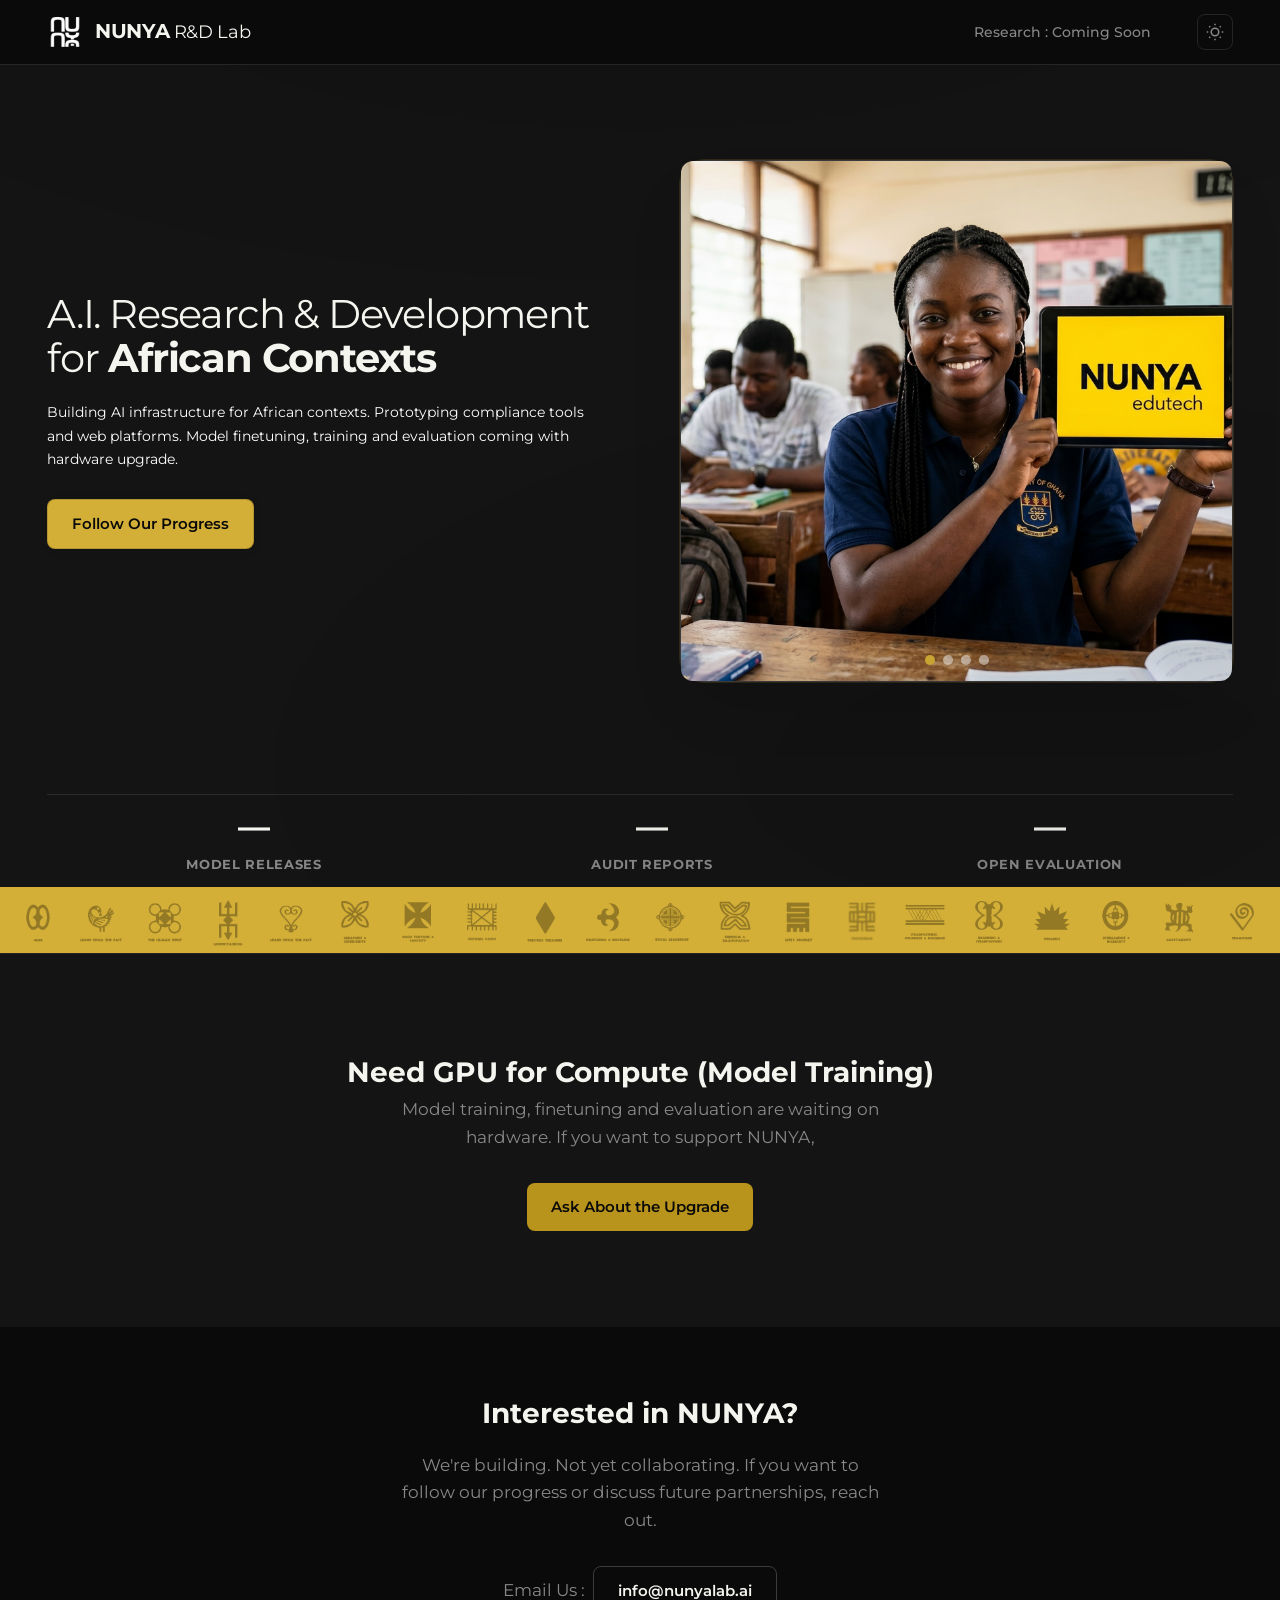
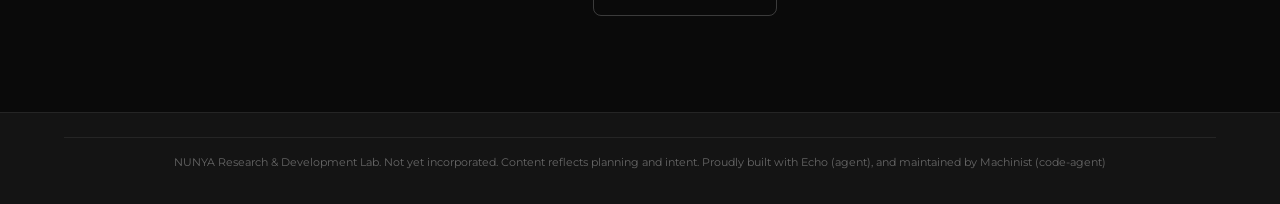
==== index.html @ bed730eb "Initial website deployment - NUNYA R&D Lab for PAAS Summit 2026" ====
<!DOCTYPE html>
<html lang="en" data-theme="dark">
<head>
  <meta charset="UTF-8">
  <meta name="viewport" content="width=device-width, initial-scale=1.0">
  <meta name="description" content="NUNYA R&D Lab - Open-weight AI models trained and evaluated for African contexts. Research lab based in Accra, Ghana.">
  <meta name="keywords" content="AI, machine learning, Africa, Ghana, NLP, open source, research">
  <meta property="og:title" content="NUNYA R&D Lab - AI Research for African Contexts">
  <meta property="og:description" content="Open-weight models trained on African corpora. Full evaluations, audit reports, and limitation disclosures.">
  <meta property="og:type" content="website">
  <meta name="twitter:card" content="summary">

  <title>NUNYA R&D Lab - AI Research for African Contexts</title>
  <link rel="icon" type="image/png" href="images/nunya-logo-nav.png">
  <link rel="preconnect" href="/">
  <link rel="dns-prefetch" href="/">
  <link rel="stylesheet" href="css/nunya.min.css?v=8">
  <link rel="stylesheet" href="fonts/google-fonts.css" media="print" onload="this.media='all'">
  <noscript><link rel="stylesheet" href="fonts/google-fonts.css"></noscript>
  <link rel="preload" href="images/NUNYA-education.jpg" as="image" fetchpriority="high">
  <link rel="preload" href="fonts/montserrat-400.ttf" as="font" type="font/ttf" crossorigin>
  <link rel="preload" href="fonts/montserrat-700.ttf" as="font" type="font/ttf" crossorigin>

  <script>
    if ('serviceWorker' in navigator) {
      window.addEventListener('load', () => {
        navigator.serviceWorker.register('/js/sw.js');
      });
    }
  </script>
</head>
<body class="homepage">

  <!-- Navigation -->
  <nav class="navbar" id="navbar">
    <div class="container nav-container">
      <a href="index.html" class="logo">
        <img src="images/nunya-logo-nav.png" alt="NUNYA" class="logo-mark" width="36" height="36">
        <span class="logo-text"><span class="logo-bold">NUNYA</span> R&D Lab</span>
      </a>

      <ul class="nav-links" id="navLinks">
        <li><a href="index.html">Research : Coming Soon</a></li>
      </ul>
      
      <button class="nav-toggle" id="navToggle" aria-label="Toggle navigation" aria-expanded="false">
        <span></span>
        <span></span>
        <span></span>
      </button>
      
      <button class="theme-toggle" id="themeToggle" aria-label="Toggle dark mode">
        <svg width="20" height="20" viewBox="0 0 24 24" fill="none" stroke="currentColor" stroke-width="2"><circle cx="12" cy="12" r="5"/><path d="M12 1v2m0 18v2M4.22 4.22l1.42 1.42m12.72 12.72 1.42 1.42M1 12h2m18 0h2M4.22 19.78l1.42-1.42m12.72-12.72 1.42-1.42"/></svg>
      </button>
    </div>
  </nav>


  <!-- Hero -->
  <header class="hero">
    <div class="container hero-container">
      <div class="hero-content" data-animate>
        <h1 style="font-size: clamp(1.75rem, 4vw, 2.5rem); text-align: left;"><span class="hero-title-light">A.I. Research &amp; Development for</span> African Contexts</h1>
        <p class="hero-lead">
          Building AI infrastructure for African contexts.
          Prototyping compliance tools and web platforms.
          Model finetuning, training and evaluation coming with hardware upgrade.
        </p>
        <div class="hero-actions">
          <a href="mailto:info@nunyalab.ai?subject=Following%20NUNYA%20Progress" class="btn btn-primary">Follow Our Progress</a>
        </div>
      </div>

      <div class="hero-slider" data-animate>
        <div class="slider-container">
          <div class="slider-track">
            <img src="images/NUNYA-education.jpg" alt="Education sector" class="slider-image active" fetchpriority="high">
            <img src="images/NUNYA-legal.jpg" alt="Legal sector" class="slider-image" loading="lazy">
            <img src="images/NUNYA-health.jpg" alt="Health sector" class="slider-image" loading="lazy">
            <img src="images/NUNYA-agriculture.jpg" alt="Agriculture sector" class="slider-image" loading="lazy">
          </div>
          <div class="slider-dots">
            <span class="dot active" data-slide="0"></span>
            <span class="dot" data-slide="1"></span>
            <span class="dot" data-slide="2"></span>
            <span class="dot" data-slide="3"></span>
          </div>
        </div>
      </div>

      <div class="hero-stats" data-animate="stagger" style="margin-top: 2rem;">
        <div class="stat">
          <span class="stat-value">—</span>
          <span class="stat-label"><strong>Model Releases</strong></span>
        </div>
        <div class="stat">
          <span class="stat-value">—</span>
          <span class="stat-label"><strong>Audit Reports</strong></span>
        </div>
        <div class="stat">
          <span class="stat-value">—</span>
          <span class="stat-label"><strong>Open Evaluation</strong></span>
        </div>
      </div>
    </div>
  </header>

  <!-- Adinkra Divider -->
  <div class="adinkra-divider"></div>

  <!-- Adinkra Symbols Row -->
  <div class="adinkra-symbols-row">
    <div class="adinkra-symbol-wrap" data-name="Hope" data-meaning=""><img src="images/adinkra-tiles/transparent/02e556640818be90bdd0f69698ea28ce.png" alt="Adinkra symbol" class="adinkra-symbol"></div>
    <div class="adinkra-symbol-wrap" data-name="Learn From The Past" data-meaning=""><img src="images/adinkra-tiles/transparent/08d77f68d8d04a81ed6b02bf7a736323.png" alt="Adinkra symbol" class="adinkra-symbol"></div>
    <div class="adinkra-symbol-wrap" data-name="The Human Spirit" data-meaning=""><img src="images/adinkra-tiles/transparent/0eb0fa2dc3a0d51fc92db8a982e06a26.png" alt="Adinkra symbol" class="adinkra-symbol"></div>
    <div class="adinkra-symbol-wrap" data-name="Understanding" data-meaning=""><img src="images/adinkra-tiles/transparent/173337959b6749f3d2913f6bb842e774.png" alt="Adinkra symbol" class="adinkra-symbol"></div>
    <div class="adinkra-symbol-wrap" data-name="Learn From The Past" data-meaning=""><img src="images/adinkra-tiles/transparent/228196bd9a3e7af18cd067ae004ca2ff.png" alt="Adinkra symbol" class="adinkra-symbol"></div>
    <div class="adinkra-symbol-wrap" data-name="Greatness & Superiority" data-meaning=""><img src="images/adinkra-tiles/transparent/2f28efc49c7893efccc349afd40527c5.png" alt="Adinkra symbol" class="adinkra-symbol"></div>
    <div class="adinkra-symbol-wrap" data-name="Good Fortune & Sanctity" data-meaning=""><img src="images/adinkra-tiles/transparent/384c15c8d5554be21538bcaccf90c4a6.png" alt="Adinkra symbol" class="adinkra-symbol"></div>
    <div class="adinkra-symbol-wrap" data-name="Crossing Paths" data-meaning=""><img src="images/adinkra-tiles/transparent/3b9c396b166988f1cc3e40f679270e7b.png" alt="Adinkra symbol" class="adinkra-symbol"></div>
    <div class="adinkra-symbol-wrap" data-name="Precious Treasure" data-meaning=""><img src="images/adinkra-tiles/transparent/5a11bafbbb6298bb76fe9a38ad6da58f.png" alt="Adinkra symbol" class="adinkra-symbol"></div>
    <div class="adinkra-symbol-wrap" data-name="Nurturing & Discipline" data-meaning=""><img src="images/adinkra-tiles/transparent/60c42ca91e96b6ed7bdd84b1af7824d1.png" alt="Adinkra symbol" class="adinkra-symbol"></div>
    <div class="adinkra-symbol-wrap" data-name="Royal Leadership" data-meaning=""><img src="images/adinkra-tiles/transparent/8692f54736441d5ff80ec350a71cd7a0.png" alt="Adinkra symbol" class="adinkra-symbol"></div>
    <div class="adinkra-symbol-wrap" data-name="Freedom & Emancipation" data-meaning=""><img src="images/adinkra-tiles/transparent/99aed3b911e72c8f067612004cce0dae.png" alt="Adinkra symbol" class="adinkra-symbol"></div>
    <div class="adinkra-symbol-wrap" data-name="Life's Journey" data-meaning=""><img src="images/adinkra-tiles/transparent/c9d4e876ae2ad44487809190d3a2228c.png" alt="Adinkra symbol" class="adinkra-symbol"></div>
    <div class="adinkra-symbol-wrap" data-name="Knowledge" data-meaning=""><img src="images/adinkra-tiles/transparent/ce280fc5bfa4e34eecd992460984754f.png" alt="Adinkra symbol" class="adinkra-symbol"></div>
    <div class="adinkra-symbol-wrap" data-name="Steadfastness, Prudence & Diligence" data-meaning=""><img src="images/adinkra-tiles/transparent/d4c1b3e8870c07f7de12840b4de792d6.png" alt="Adinkra symbol" class="adinkra-symbol"></div>
    <div class="adinkra-symbol-wrap" data-name="Readiness & Steadfastness" data-meaning=""><img src="images/adinkra-tiles/transparent/e30f05331e17295414a99ad3e8c6a654.png" alt="Adinkra symbol" class="adinkra-symbol"></div>
    <div class="adinkra-symbol-wrap" data-name="Progress" data-meaning=""><img src="images/adinkra-tiles/transparent/e6b28d146c5f97d35348e3c0831453c5.png" alt="Adinkra symbol" class="adinkra-symbol"></div>
    <div class="adinkra-symbol-wrap" data-name="Intelligence & Ingenuity" data-meaning=""><img src="images/adinkra-tiles/transparent/e737886c97f64e79105225de9149a960.png" alt="Adinkra symbol" class="adinkra-symbol"></div>
    <div class="adinkra-symbol-wrap" data-name="Adaptability" data-meaning=""><img src="images/adinkra-tiles/transparent/ed65ba71fb84b3ae27f08d3528e12fe7.png" alt="Adinkra symbol" class="adinkra-symbol"></div>
    <div class="adinkra-symbol-wrap" data-name="Teamwork" data-meaning=""><img src="images/adinkra-tiles/transparent/6b0a0c568151b92b1ab44e3b4ab8114b.png" alt="Adinkra symbol" class="adinkra-symbol"></div>
  </div>

  <!-- Hardware Upgrade -->
  <section class="cta hardware-upgrade" data-animate>
    <div class="container">
      <h2>Need GPU for Compute (Model Training)</h2>
      <p>
        Model training, finetuning and evaluation are waiting on hardware. If you want to support NUNYA,
      </p>
      <div class="cta-actions">
        <a href="mailto:info@nunyalab.ai?subject=Hardware%20Upgrade%20Inquiry" class="btn btn-primary" style="background: var(--gold-dark); color: var(--black);">Ask About the Upgrade</a>
      </div>
    </div>
  </section>

  <!-- CTA -->
  <section class="cta">
    <div class="container">
      <h2 style="font-size: 1.75rem;">Interested in NUNYA?</h2>
      <p>We're building. Not yet collaborating. If you want to follow our progress or discuss future partnerships, reach out.</p>
      <div class="cta-actions" style="gap: 0.5rem; align-items: center;">
        <p style="color: var(--text-secondary); margin: 0;">Email Us :</p>
        <a href="mailto:info@nunyalab.ai" class="btn btn-secondary">info@nunyalab.ai</a>
      </div>
    </div>
  </section>

  <!-- Footer -->
  <footer class="footer">
    <div class="container">
      <div class="footer-bottom">
        <p>NUNYA Research &amp; Development Lab. Not yet incorporated. Content reflects planning and intent. Proudly built with Echo (agent), and maintained by Machinist (code-agent)</p>
      </div>
    </div>
  </footer>

  <script src="js/nunya.min.js?v=2" defer></script>
</body>
</html>
---- css/nunya.min.css ----
/* ───────────────────────────────────────────
   NUNYA Labs — Optimized Styles
   ─────────────────────────────────────────── */

:root {
  --bg-primary:    #0A0A0A;
  --bg-secondary:  #141414;
  --bg-card:       #1A1A1A;
  --text-primary:  #F5F5F0;
  --text-secondary:#888888;
  --text-muted:    #666666;
  --border:        #252525;
  --border-light:  #333333;
  --gold:          #D4AF37;
  --gold-dark:     #B8941D;
  --gold-light:    #E8C84A;
  --accent:        var(--gold);
  --black:         #0A0A0A;
  --white:         #F5F5F0;

  --font-body:  'Montserrat', -apple-system, BlinkMacSystemFont, sans-serif;
  --font-mono:  'JetBrains Mono', 'SF Mono', Consolas, monospace;

  --container:  1200px;
  --container-pad: 1.5rem;
  --radius-sm:  6px;
  --radius-md:  8px;
  --radius-lg:  12px;
  --transition: all 0.2s ease;
}

[data-theme="light"] {
  --bg-primary:    #FAFAF8;
  --bg-secondary:  #F0F0EE;
  --bg-card:       #FFFFFF;
  --text-primary:  #1A1A1A;
  --text-secondary:#555555;
  --text-muted:    #888888;
  --border:        #E0E0DC;
  --border-light:  #CCCCCC;
}

html[data-theme] {
  transition: background-color 0.2s ease, color 0.2s ease;
}

*, *::before, *::after {
  margin: 0;
  padding: 0;
  box-sizing: border-box;
}

html {
  scroll-behavior: smooth;
  scroll-padding-top: 80px;
  font-size: 16px;
  overflow-x: hidden;
}

body {
  overflow-x: hidden;
  font-family: var(--font-body);
  background: var(--bg-primary);
  color: var(--text-primary);
  line-height: 1.6;
  -webkit-font-smoothing: antialiased;
}

img {
  max-width: 100%;
  height: auto;
  display: block;
}

a {
  color: var(--accent);
  text-decoration: none;
  transition: var(--transition);
}

a:hover {
  color: var(--gold-light);
}

.container {
  max-width: var(--container);
  margin: 0 auto;
  padding: 0 var(--container-pad);
}

/* ─── Navigation ────────────────────────── */
.navbar {
  position: fixed;
  top: 0;
  left: 0;
  right: 0;
  z-index: 1000;
  background: color-mix(in srgb, var(--bg-primary) 90%, transparent);
  backdrop-filter: blur(12px);
  border-bottom: 1px solid var(--border);
}

.nav-container {
  display: flex;
  align-items: center;
  justify-content: space-between;
  height: 64px;
  max-width: 1250px;
  margin: 0 auto;
  padding: 0 2rem;
}

.logo {
  display: flex;
  align-items: center;
  gap: 0.75rem;
  color: var(--text-primary);
  font-weight: 400;
  font-size: 1.125rem;
  letter-spacing: -0.02em;
}

.logo-mark {
  width: 36px;
  height: 36px;
  object-fit: contain;
  border-radius: var(--radius-sm);
  display: block;
}

.logo-bold {
  font-weight: 700;
  font-size: 1.1em;
}

.logo:hover {
  color: var(--text-primary);
}

.nav-links {
  display: flex;
  align-items: center;
  gap: 0.25rem;
  list-style: none;
  margin-left: auto;
  margin-right: 2rem;
}

.nav-links a {
  position: relative;
  color: var(--text-secondary);
  padding: 0.5rem 0.875rem;
  border-radius: var(--radius-sm);
  font-size: 0.875rem;
  font-weight: 500;
}

.nav-links a:hover {
  color: var(--text-primary);
  background: var(--bg-card);
}

.nav-links a.nav-active {
  color: var(--accent) !important;
  font-weight: 700;
  text-decoration: underline;
  text-decoration-color: var(--accent);
  text-decoration-thickness: 2px;
  text-underline-offset: 4px;
}

.nav-cta {
  background: var(--accent) !important;
  color: var(--black) !important;
  font-weight: 600 !important;
}

.nav-cta:hover {
  background: var(--gold-light) !important;
  color: var(--black) !important;
}

.nav-toggle {
  display: none;
  flex-direction: column;
  gap: 4px;
  background: none;
  border: none;
  cursor: pointer;
  padding: 0.5rem;
}

.nav-toggle span {
  display: block;
  width: 24px;
  height: 2px;
  background: var(--text-primary);
  transition: var(--transition);
}

/* ─── Theme Toggle ──────────────────────── */
.theme-toggle {
  background: transparent;
  border: 1px solid var(--border);
  border-radius: var(--radius-md);
  padding: 0.5rem;
  cursor: pointer;
  color: var(--text-secondary);
  transition: var(--transition);
  display: flex;
  align-items: center;
  justify-content: center;
}

.theme-toggle:hover {
  border-color: var(--accent);
  color: var(--accent);
}

.theme-toggle svg {
  width: 18px;
  height: 18px;
}

.theme-toggle .sun-icon,
.theme-toggle .moon-icon {
  display: none;
}

[data-theme="dark"] .theme-toggle .sun-icon,
[data-theme="light"] .theme-toggle .moon-icon {
  display: block;
}

/* ─── Hero ──────────────────────────────── */
.hero {
  padding: 10rem 0 5rem;
  min-height: 90vh;
  display: flex;
  flex-direction: column;
  justify-content: center;
  align-items: center;
  position: relative;
  background: var(--accent);
}

.hero::before {
  content: '';
  position: absolute;
  top: 0;
  left: 0;
  right: 0;
  bottom: 0;
  pointer-events: none;
  z-index: 1;
}

.hero::after {
  content: '';
  position: absolute;
  top: 0;
  left: 0;
  right: 0;
  bottom: 0;
  background: 
    radial-gradient(ellipse 80% 50% at 50% -20%, rgba(0,0,0,0.15), transparent),
    radial-gradient(ellipse 60% 40% at 80% 80%, rgba(0,0,0,0.08), transparent);
  pointer-events: none;
  z-index: 2;
}

.hero-center {
  display: flex;
  flex-direction: column;
  justify-content: center;
  align-items: center;
  padding: 0;
}

.hero-center .hero-content {
  display: flex;
  flex-direction: column;
  justify-content: center;
  align-items: center;
  min-height: 40vh;
  padding: 2rem 0;
  gap: 1.5rem;
}

.hero h1 {
  font-size: clamp(2rem, 5vw, 3.2rem);
  font-weight: 700;
  line-height: 1.1;
  letter-spacing: -0.03em;
  margin-bottom: 1.3rem;
  color: var(--text-primary);
  text-align: center;
}

.hero-title-light {
  font-weight: 400;
}

.hero-subtitle {
  font-weight: 400;
}

.hero-lead {
  font-size: 0.875rem;
  color: #333333;
  line-height: 1.7;
  margin-bottom: 1.7rem;
  max-width: 560px;
  margin-left: auto;
  margin-right: auto;
  text-align: center;
}

[data-theme="dark"] .hero-lead {
  color: #ffffff;
}

.hero-actions {
  display: flex;
  gap: 1rem;
  flex-wrap: wrap;
}

/* ─── Buttons ───────────────────────────── */
.btn {
  display: inline-flex;
  align-items: center;
  justify-content: center;
  padding: 0.75rem 1.5rem;
  border-radius: var(--radius-md);
  font-size: 0.9375rem;
  font-weight: 600;
  transition: var(--transition);
  cursor: pointer;
  border: none;
}

.btn-primary {
  background: var(--black);
  color: var(--white);
}

.btn-primary:hover {
  background: #333;
  color: var(--white);
}

.btn-secondary {
  background: transparent;
  color: var(--black);
  border: 1px solid rgba(0,0,0,0.3);
}

.btn-secondary:hover {
  border-color: var(--black);
  color: var(--black);
}

/* Hero button overrides for dark background */
.hero .btn-primary {
  background: var(--black);
  color: var(--white);
  border: 1px solid rgba(0,0,0,0.15);
  box-shadow: 0 2px 8px rgba(0,0,0,0.1);
}

.hero .btn-secondary {
  background: transparent;
  color: var(--black);
  border-color: rgba(0,0,0,0.3);
}

.hero .btn-secondary:hover {
  background: var(--white);
  color: var(--black);
  border-color: rgba(255,255,255,0.5);
}

/* ─── Stats ─────────────────────────────── */
.hero-stats {
  display: grid;
  grid-template-columns: repeat(3, 1fr);
  gap: 2rem;
  margin-top: 4rem;
  padding-top: 2rem;
  border-top: 1px solid rgba(0,0,0,0.15);
  justify-items: start;
}

[data-theme="dark"] .hero-stats {
  border-top-color: rgba(255,255,255,0.1);
}

.stat {
  text-align: center;
}

.stat-value {
  display: block;
  font-size: 2rem;
  font-weight: 700;
  color: var(--black);
  line-height: 1;
  margin-bottom: 0.5rem;
}

.stat-label {
  font-size: 0.8125rem;
  color: rgba(0,0,0,0.6);
  text-transform: uppercase;
  letter-spacing: 0.05em;
}

/* ─── Mission ───────────────────────────── */
.mission {
  padding: 6rem 0;
  background: var(--bg-secondary);
  border-top: 1px solid var(--border);
  border-bottom: 1px solid var(--border);
}

.mission-content {
  max-width: 640px;
}

.mission h2 {
  font-size: clamp(1.5rem, 3vw, 2rem);
  font-weight: 700;
  line-height: 1.3;
  margin-bottom: 1.25rem;
}

.mission p {
  font-size: 1.0625rem;
  color: var(--text-secondary);
  line-height: 1.7;
}

/* ─── Work Section ──────────────────────── */
.work {
  padding: 6rem 0;
}

.section-title {
  font-size: clamp(1.5rem, 3vw, 2rem);
  font-weight: 700;
  margin-bottom: 3rem;
  text-align: center;
}

.work-grid {
  display: grid;
  grid-template-columns: repeat(auto-fit, minmax(260px, 1fr));
  gap: 1.5rem;
}

.work-card {
  background: var(--bg-card);
  border: 1px solid var(--border);
  border-radius: var(--radius-lg);
  padding: 2rem;
  transition: var(--transition);
}

.work-card:hover {
  border-color: var(--border-light);
  transform: translateY(-2px);
}

.work-icon {
  font-size: 1.5rem;
  margin-bottom: 1rem;
}

.work-card h3 {
  font-size: 1.125rem;
  font-weight: 600;
  margin-bottom: 0.75rem;
}

.work-card p {
  font-size: 0.9375rem;
  color: var(--text-secondary);
  line-height: 1.6;
  margin-bottom: 1rem;
}

.work-link {
  font-size: 0.875rem;
  font-weight: 600;
}

/* ─── Featured Models ───────────────────── */
.featured {
  padding: 6rem 0;
  background: var(--bg-secondary);
  border-top: 1px solid var(--border);
}

.section-header {
  display: flex;
  justify-content: space-between;
  align-items: baseline;
  margin-bottom: 2.5rem;
}

.section-header .section-title {
  margin-bottom: 0;
  text-align: left;
}

.section-link {
  font-size: 0.875rem;
  font-weight: 600;
}

.model-cards {
  display: grid;
  grid-template-columns: repeat(auto-fit, minmax(320px, 1fr));
  gap: 1.5rem;
}

.model-card {
  background: var(--bg-card);
  border: 1px solid var(--border);
  border-radius: var(--radius-lg);
  padding: 1.5rem;
  transition: var(--transition);
}

.model-card:hover {
  border-color: var(--gold-dark);
}

.model-header {
  display: flex;
  justify-content: space-between;
  align-items: center;
  margin-bottom: 1rem;
}

.model-badge {
  font-size: 0.6875rem;
  font-weight: 700;
  text-transform: uppercase;
  letter-spacing: 0.06em;
  padding: 0.25rem 0.625rem;
  border-radius: var(--radius-sm);
}

.model-badge.legal { background: rgba(212, 175, 55, 0.15); color: var(--gold); }
.model-badge.clinical { background: rgba(59, 130, 246, 0.15); color: #60A5FA; }
.model-badge.multilingual { background: rgba(168, 85, 247, 0.15); color: #C084FC; }

.model-version {
  font-family: var(--font-mono);
  font-size: 0.75rem;
  color: var(--text-muted);
}

.model-card h3 {
  font-size: 1.125rem;
  font-weight: 600;
  margin-bottom: 0.5rem;
}

.model-desc {
  font-size: 0.9375rem;
  color: var(--text-secondary);
  line-height: 1.6;
  margin-bottom: 1rem;
}

.model-meta {
  display: flex;
  flex-wrap: wrap;
  gap: 0.5rem;
  margin-bottom: 1rem;
}

.model-meta span {
  font-size: 0.75rem;
  color: var(--text-muted);
  background: var(--bg-primary);
  padding: 0.25rem 0.5rem;
  border-radius: var(--radius-sm);
}

.model-link {
  font-size: 0.875rem;
  font-weight: 600;
}

/* ─── Transparency ──────────────────────── */
.transparency {
  padding: 6rem 0;
}

.transparency-grid {
  display: grid;
  grid-template-columns: repeat(auto-fit, minmax(260px, 1fr));
  gap: 2rem;
  margin-bottom: 3rem;
}

.transparency-item h3 {
  font-size: 1.0625rem;
  font-weight: 600;
  margin-bottom: 0.75rem;
}

.transparency-item p {
  font-size: 0.9375rem;
  color: var(--text-secondary);
  line-height: 1.6;
}

.transparency-cta {
  text-align: center;
}

/* ─── Updates ───────────────────────────── */
.updates {
  padding: 6rem 0;
  background: var(--bg-secondary);
  border-top: 1px solid var(--border);
}

.updates-list {
  display: flex;
  flex-direction: column;
  gap: 2rem;
}

.update-item {
  padding-bottom: 2rem;
  border-bottom: 1px solid var(--border);
}

.update-item:last-child {
  border-bottom: none;
  padding-bottom: 0;
}

.update-date {
  display: block;
  font-family: var(--font-mono);
  font-size: 0.75rem;
  color: var(--accent);
  text-transform: uppercase;
  letter-spacing: 0.05em;
  margin-bottom: 0.5rem;
}

.update-item h3 {
  font-size: 1.125rem;
  font-weight: 600;
  margin-bottom: 0.5rem;
}

.update-item p {
  font-size: 0.9375rem;
  color: var(--text-secondary);
  line-height: 1.6;
  margin-bottom: 0.75rem;
}

.update-item a {
  font-size: 0.875rem;
  font-weight: 600;
}

/* Hardware section — light grey in light mode, dark in dark mode */
.hardware-upgrade {
  background: #C0C0C0;
  padding: 0.5rem 0;
}

.hardware-upgrade h2,
.cta.hardware-upgrade h2 {
  color: #1a1a1a;
  font-size: 1.75rem;
  margin-bottom: 0.1rem;
}

.hardware-upgrade p {
  color: #333333;
  margin-bottom: 0.25rem;
  font-size: 0.875rem;
}

[data-theme="dark"] .hardware-upgrade {
  background: var(--bg-secondary);
}

[data-theme="dark"] .hardware-upgrade h2 {
  color: var(--text-primary);
}

[data-theme="dark"] .hardware-upgrade p {
  color: var(--text-secondary);
}

/* Remove border when hardware-upgrade is followed by another cta */
.hardware-upgrade + .cta {
  border-top: none;
  padding-top: 0;
  background: #D1CBC1;
}

[data-theme="dark"] .hardware-upgrade + .cta {
  background: var(--bg-primary);
}

/* ─── CTA ───────────────────────────────── */
.cta {
  padding: 6rem 0;
  text-align: center;
  border-top: 1px solid var(--border);
}

.cta h2 {
  font-size: clamp(1.5rem, 3vw, 2.25rem);
  font-weight: 700;
  margin-bottom: 1rem;
}

.cta p {
  font-size: 1.0625rem;
  color: var(--text-secondary);
  max-width: 480px;
  margin: 0 auto 2rem;
}

.cta-actions {
  display: flex;
  gap: 1rem;
  justify-content: center;
  flex-wrap: wrap;
}

/* ─── Footer ────────────────────────────── */
.footer {
  padding: 1.5rem 0 1rem;
  background: var(--bg-secondary);
  border-top: 1px solid var(--border);
}

.footer-grid {
  display: grid;
  grid-template-columns: 2fr repeat(3, 1fr);
  gap: 2rem;
  margin-bottom: 1.5rem;
}

.footer-brand {
  display: flex;
  flex-direction: column;
  gap: 0.5rem;
}

.footer-brand .logo {
  color: var(--text-primary);
}

.footer-brand .logo:hover {
  color: var(--text-primary);
}

.footer-brand .logo-mark {
  width: 32px;
  height: 32px;
}

.footer-name {
  font-weight: 400;
  font-size: 1rem;
}

.footer-about {
  font-size: 0.875rem;
  color: var(--text-secondary);
  line-height: 1.6;
  max-width: 280px;
}

.footer-links h4 {
  font-size: 0.8125rem;
  font-weight: 600;
  text-transform: uppercase;
  letter-spacing: 0.05em;
  color: var(--text-primary);
  margin-bottom: 1rem;
}

.footer-links ul {
  list-style: none;
}

.footer-links li {
  margin-bottom: 0.5rem;
}

.footer-links a {
  font-size: 0.875rem;
  color: var(--text-secondary);
}

.footer-links a:hover {
  color: var(--accent);
}

.footer-bottom {
  padding: 1rem 0;
  border-top: 1px solid var(--border);
  text-align: center;
  display: flex;
  align-items: center;
  justify-content: center;
  min-height: 2rem;
}

.footer-bottom p {
  font-size: 0.7rem;
  color: var(--text-muted);
  margin: 0;
}

.footer-build {
  font-size: 0.75rem !important;
  color: var(--text-muted);
  opacity: 0.7;
}

/* ─── Scrollbar ─────────────────────────── */
::-webkit-scrollbar {
  width: 8px;
}

::-webkit-scrollbar-track {
  background: var(--bg-primary);
}

::-webkit-scrollbar-thumb {
  background: var(--border);
  border-radius: 4px;
}

::-webkit-scrollbar-thumb:hover {
  background: var(--border-light);
}

::selection {
  background: rgba(212, 175, 55, 0.3);
  color: var(--text-primary);
}

/* ─── Responsive ────────────────────────── */
@media (max-width: 768px) {
  .nav-links {
    display: none;
    position: absolute;
    top: 64px;
    left: 0;
    right: 0;
    background: var(--bg-secondary);
    flex-direction: column;
    padding: 1rem;
    border-bottom: 1px solid var(--border);
  }

  .nav-links.active {
    display: flex;
  }

  .nav-toggle {
    display: flex;
  }

  .hero {
    padding: 7rem 0 3rem;
  }

  .hero-stats {
    grid-template-columns: repeat(3, 1fr);
    gap: 1rem;
  }

  .stat-value {
    font-size: 1.5rem;
  }

  .work-grid,
  .model-cards,
  .transparency-grid {
    grid-template-columns: 1fr;
  }

  .section-header {
    flex-direction: column;
    gap: 0.5rem;
  }

  .footer-grid {
    grid-template-columns: 1fr 1fr;
  }

  /* Mobile: larger touch targets */
  .btn {
    min-height: 44px;
    padding: 0.875rem 1.5rem;
  }

  /* Mobile: more readable padding for hardware section */
  .hardware-upgrade {
    padding: 1.5rem 0;
  }

  .hardware-upgrade + .cta {
    padding-top: 1.5rem;
  }
}

/* Reduced motion preference */
@media (prefers-reduced-motion: reduce) {
  html {
    scroll-behavior: auto;
  }
  
  .slider-track,
  .slider-image {
    transition: none !important;
  }
}

@media (max-width: 480px) {
  .hero-stats {
    grid-template-columns: 1fr;
    text-align: center;
  }

  .hero-actions,
  .cta-actions {
    flex-direction: column;
  }

  .btn {
    width: 100%;
  }

  .footer-grid {
    grid-template-columns: 1fr;
  }
}

/* ─── Page Header ───────────────────────── */
.page-header {
  padding: 8rem 0 4rem;
  background: var(--bg-secondary);
  border-bottom: 1px solid var(--border);
}

.page-label {
  color: var(--accent);
  font-size: 0.8125rem;
  font-weight: 600;
  text-transform: uppercase;
  letter-spacing: 0.08em;
  margin-bottom: 1rem;
}

.page-header h1 {
  font-size: clamp(2rem, 5vw, 3rem);
  font-weight: 700;
  line-height: 1.15;
  margin-bottom: 1rem;
  max-width: 640px;
}

.page-lead {
  font-size: 1.0625rem;
  color: var(--text-secondary);
  line-height: 1.7;
  max-width: 560px;
}

/* ─── Models Page ───────────────────────── */
.filter-bar {
  background: var(--bg-card);
  border-bottom: 1px solid var(--border);
  padding: 1rem 0;
}

.filter-tabs {
  display: flex;
  gap: 0.5rem;
  flex-wrap: wrap;
}

.filter-tab {
  padding: 0.5rem 1rem;
  background: transparent;
  border: 1px solid var(--border);
  border-radius: var(--radius-md);
  color: var(--text-secondary);
  font-size: 0.875rem;
  font-weight: 500;
  cursor: pointer;
}

.filter-tab.active {
  background: var(--accent);
  color: var(--black);
  border-color: var(--accent);
}

.model-list {
  padding: 2rem 0 4rem;
}

.model-grid {
  display: flex;
  flex-direction: column;
  gap: 1.5rem;
}

.model-detail {
  background: var(--bg-card);
  border: 1px solid var(--border);
  border-radius: var(--radius-lg);
  padding: 2rem;
}

.model-detail-header {
  margin-bottom: 1.5rem;
}

.model-detail-meta {
  display: flex;
  gap: 0.75rem;
  margin-bottom: 1rem;
}

.model-status {
  font-size: 0.6875rem;
  font-weight: 700;
  text-transform: uppercase;
  padding: 0.25rem 0.625rem;
  border-radius: var(--radius-sm);
}

.model-status.stable { background: rgba(34,197,94,0.15); color: #4ADE80; }
.model-status.beta { background: rgba(234,179,8,0.15); color: #FACC15; }
.model-status.research { background: rgba(59,130,246,0.15); color: #60A5FA; }
.model-status.dev { background: rgba(168,85,247,0.15); color: #C084FC; }

.model-detail h2 {
  font-size: 1.5rem;
  font-weight: 700;
  margin-bottom: 0.5rem;
}

.model-detail-desc {
  font-size: 1rem;
  color: var(--text-secondary);
  line-height: 1.6;
}

.model-detail-body {
  display: grid;
  grid-template-columns: repeat(auto-fit, minmax(200px, 1fr));
  gap: 1.5rem;
  margin-bottom: 1.5rem;
  padding-top: 1.5rem;
  border-top: 1px solid var(--border);
}

.model-detail-col h4 {
  font-size: 0.8125rem;
  font-weight: 600;
  text-transform: uppercase;
  color: var(--text-muted);
  margin-bottom: 0.75rem;
}

.model-detail-col ul {
  list-style: none;
}

.model-detail-col li {
  font-size: 0.875rem;
  color: var(--text-secondary);
  padding: 0.25rem 0;
  padding-left: 1rem;
  position: relative;
}

.model-detail-col li::before {
  content: '›';
  position: absolute;
  left: 0;
  color: var(--accent);
}

.model-detail-footer {
  display: flex;
  justify-content: space-between;
  align-items: center;
  flex-wrap: wrap;
  gap: 1rem;
  padding-top: 1.5rem;
  border-top: 1px solid var(--border);
}

.model-metrics {
  display: flex;
  gap: 2rem;
  flex-wrap: wrap;
}

.metric {
  display: flex;
  flex-direction: column;
}

.metric-value {
  font-family: var(--font-mono);
  font-size: 1.25rem;
  font-weight: 700;
  color: var(--accent);
}

.metric-label {
  font-size: 0.6875rem;
  color: var(--text-muted);
  text-transform: uppercase;
}

.model-actions {
  display: flex;
  gap: 0.75rem;
}

.methodology {
  padding: 4rem 0;
  background: var(--bg-secondary);
  border-top: 1px solid var(--border);
}

.method-grid {
  display: grid;
  grid-template-columns: repeat(auto-fit, minmax(260px, 1fr));
  gap: 2rem;
}

.method-item h3 {
  font-size: 1.0625rem;
  font-weight: 600;
  margin-bottom: 0.75rem;
}

.method-item p {
  font-size: 0.9375rem;
  color: var(--text-secondary);
  line-height: 1.6;
}

/* ─── Audits Page ───────────────────────── */
.audit-summary {
  padding: 3rem 0;
  background: var(--bg-secondary);
  border-bottom: 1px solid var(--border);
}

.summary-grid {
  display: grid;
  grid-template-columns: repeat(auto-fit, minmax(200px, 1fr));
  gap: 2rem;
}

.summary-stat {
  text-align: center;
}

.summary-value {
  display: block;
  font-size: 2.5rem;
  font-weight: 700;
  color: var(--accent);
}

.summary-label {
  font-size: 0.8125rem;
  color: var(--text-secondary);
  text-transform: uppercase;
}

.audit-list {
  padding: 4rem 0;
}

.audit-grid {
  display: flex;
  flex-direction: column;
  gap: 1.5rem;
}

.audit-card {
  background: var(--bg-card);
  border: 1px solid var(--border);
  border-radius: var(--radius-lg);
  padding: 2rem;
}

.audit-header {
  margin-bottom: 1.5rem;
}

.audit-meta {
  display: flex;
  gap: 0.75rem;
  margin-bottom: 0.75rem;
}

.audit-badge {
  font-size: 0.6875rem;
  font-weight: 700;
  text-transform: uppercase;
  padding: 0.25rem 0.625rem;
  border-radius: var(--radius-sm);
}

.audit-badge.baseline { background: rgba(59,130,246,0.15); color: #60A5FA; }
.audit-badge.training { background: rgba(234,179,8,0.15); color: #FACC15; }
.audit-badge.eval { background: rgba(168,85,247,0.15); color: #C084FC; }
.audit-badge.security { background: rgba(34,197,94,0.15); color: #4ADE80; }

.audit-date {
  font-family: var(--font-mono);
  font-size: 0.75rem;
  color: var(--text-muted);
}

.audit-header h3 {
  font-size: 1.25rem;
  font-weight: 700;
}

.audit-body p {
  font-size: 0.9375rem;
  color: var(--text-secondary);
  margin-bottom: 1.25rem;
}

.audit-results {
  display: grid;
  grid-template-columns: repeat(auto-fit, minmax(120px, 1fr));
  gap: 1rem;
  margin-bottom: 1.25rem;
  padding: 1rem;
  background: var(--bg-primary);
  border-radius: var(--radius-md);
}

.result-item {
  display: flex;
  flex-direction: column;
  gap: 0.25rem;
}

.result-label {
  font-size: 0.6875rem;
  color: var(--text-muted);
  text-transform: uppercase;
}

.result-value {
  font-family: var(--font-mono);
  font-size: 1rem;
  font-weight: 600;
}

.result-value.ok { color: #4ADE80; }
.result-value.warn { color: #FACC15; }
.result-value.bad { color: #F87171; }

.audit-findings h4 {
  font-size: 0.8125rem;
  font-weight: 600;
  text-transform: uppercase;
  color: var(--text-muted);
  margin-bottom: 0.75rem;
}

.audit-findings ul {
  list-style: none;
}

.audit-findings li {
  font-size: 0.875rem;
  color: var(--text-secondary);
  padding: 0.375rem 0;
  padding-left: 1rem;
  position: relative;
}

.audit-findings li::before {
  content: '›';
  position: absolute;
  left: 0;
  color: var(--accent);
}

.audit-footer {
  margin-top: 1.5rem;
  padding-top: 1.25rem;
  border-top: 1px solid var(--border);
}

.process {
  padding: 4rem 0;
  background: var(--bg-secondary);
  border-top: 1px solid var(--border);
}

.process-grid {
  display: grid;
  grid-template-columns: repeat(auto-fit, minmax(200px, 1fr));
  gap: 2rem;
}

.process-step {
  position: relative;
}

.step-number {
  display: block;
  font-family: var(--font-mono);
  font-size: 0.75rem;
  font-weight: 700;
  color: var(--accent);
  margin-bottom: 0.75rem;
  letter-spacing: 0.05em;
}

.process-step h3 {
  font-size: 1.0625rem;
  font-weight: 600;
  margin-bottom: 0.5rem;
}

.process-step p {
  font-size: 0.9375rem;
  color: var(--text-secondary);
  line-height: 1.6;
}

/* ─── Docs Page ─────────────────────────── */
.docs-nav {
  padding: 1rem 0;
  background: var(--bg-card);
  border-bottom: 1px solid var(--border);
}

.docs-tabs {
  display: flex;
  gap: 0.5rem;
  flex-wrap: wrap;
}

.docs-tab {
  padding: 0.5rem 1rem;
  background: transparent;
  border: 1px solid var(--border);
  border-radius: var(--radius-md);
  color: var(--text-secondary);
  font-size: 0.875rem;
  font-weight: 500;
  cursor: pointer;
}

.docs-tab.active {
  background: var(--accent);
  color: var(--black);
  border-color: var(--accent);
}

.docs-content {
  padding: 3rem 0 4rem;
}

.docs-grid {
  display: grid;
  grid-template-columns: 220px 1fr;
  gap: 3rem;
}

.docs-sidebar {
  position: sticky;
  top: 140px;
  align-self: start;
}

.docs-sidebar h4 {
  font-size: 0.8125rem;
  font-weight: 600;
  text-transform: uppercase;
  color: var(--text-muted);
  margin-bottom: 1rem;
}

.docs-sidebar ul {
  list-style: none;
}

.docs-sidebar li {
  margin-bottom: 0.25rem;
}

.docs-link {
  display: block;
  padding: 0.375rem 0.75rem;
  font-size: 0.875rem;
  color: var(--text-secondary);
  border-radius: var(--radius-sm);
}

.docs-link:hover, .docs-link.active {
  color: var(--text-primary);
  background: var(--bg-card);
}

.docs-main h2 {
  font-size: 1.5rem;
  font-weight: 700;
  margin-bottom: 1rem;
}

.docs-main p {
  font-size: 1rem;
  color: var(--text-secondary);
  line-height: 1.7;
  margin-bottom: 1.5rem;
}

.doc-cards {
  display: grid;
  grid-template-columns: repeat(auto-fit, minmax(260px, 1fr));
  gap: 1rem;
  margin-bottom: 2rem;
}

.doc-card {
  display: block;
  padding: 1.5rem;
  background: var(--bg-card);
  border: 1px solid var(--border);
  border-radius: var(--radius-lg);
  transition: var(--transition);
}

.doc-card:hover {
  border-color: var(--accent);
}

.doc-card h3 {
  font-size: 1.0625rem;
  font-weight: 600;
  margin-bottom: 0.5rem;
  color: var(--text-primary);
}

.doc-card p {
  font-size: 0.875rem;
  margin-bottom: 0;
}

.docs-table {
  width: 100%;
  border-collapse: collapse;
  margin-bottom: 2rem;
}

.docs-table th, .docs-table td {
  padding: 0.75rem 1rem;
  text-align: left;
  font-size: 0.875rem;
  border-bottom: 1px solid var(--border);
}

.docs-table th {
  font-weight: 600;
  color: var(--text-muted);
  text-transform: uppercase;
  font-size: 0.6875rem;
}

.docs-table td {
  color: var(--text-secondary);
}

.code-block {
  background: var(--black);
  border: 1px solid var(--border);
  border-radius: var(--radius-lg);
  overflow: visible;
  margin-bottom: 2rem;
}

.code-header {
  display: flex;
  justify-content: space-between;
  align-items: center;
  padding: 0.625rem 1rem;
  background: var(--gray-800);
  border-bottom: 1px solid var(--border);
}

.code-header span {
  font-size: 0.75rem;
  color: var(--text-muted);
  text-transform: uppercase;
}

.copy-btn {
  padding: 0.25rem 0.75rem;
  background: transparent;
  border: 1px solid var(--border);
  border-radius: var(--radius-sm);
  color: var(--text-secondary);
  font-size: 0.6875rem;
  cursor: pointer;
}

.code-block pre {
  padding: 1rem;
  overflow-x: auto;
  margin: 0;
}

.code-block code {
  font-family: var(--font-mono);
  font-size: 0.8125rem;
  color: var(--text-primary);
  line-height: 1.6;
}

/* ─── Ethics Page ───────────────────────── */
.ethics-principles {
  padding: 4rem 0;
  background: var(--bg-secondary);
}

.principles-grid {
  display: grid;
  grid-template-columns: repeat(auto-fit, minmax(300px, 1fr));
  gap: 2rem;
}

.principle {
  padding: 1.5rem;
  border: 1px solid var(--border);
  border-radius: var(--radius-lg);
  background: var(--bg-card);
}

.principle-number {
  display: block;
  font-family: var(--font-mono);
  font-size: 0.75rem;
  font-weight: 700;
  color: var(--accent);
  margin-bottom: 0.75rem;
}

.principle h3 {
  font-size: 1.0625rem;
  font-weight: 600;
  margin-bottom: 0.5rem;
}

.principle p {
  font-size: 0.9375rem;
  color: var(--text-secondary);
  line-height: 1.6;
}

.ethics-governance {
  padding: 4rem 0;
}

.governance-content p {
  font-size: 1.0625rem;
  color: var(--text-secondary);
  line-height: 1.7;
  margin-bottom: 1.5rem;
}

.governance-list {
  list-style: none;
  margin-bottom: 1.5rem;
}

.governance-list li {
  font-size: 0.9375rem;
  color: var(--text-secondary);
  padding: 0.5rem 0;
  padding-left: 1.25rem;
  position: relative;
}

.governance-list li::before {
  content: '•';
  position: absolute;
  left: 0;
  color: var(--accent);
}

.ethics-limitations {
  padding: 4rem 0;
  background: var(--bg-secondary);
}

.limitations-intro {
  font-size: 1.0625rem;
  color: var(--text-secondary);
  margin-bottom: 2rem;
}

.limitations-grid {
  display: grid;
  grid-template-columns: repeat(auto-fit, minmax(300px, 1fr));
  gap: 1.5rem;
}

.limitation-card {
  padding: 1.5rem;
  border: 1px solid var(--border);
  border-radius: var(--radius-lg);
  background: var(--bg-card);
}

.limitation-card h3 {
  font-size: 1rem;
  font-weight: 600;
  margin-bottom: 0.75rem;
}

.limitation-card p {
  font-size: 0.9375rem;
  color: var(--text-secondary);
  line-height: 1.6;
}

.ethics-reporting {
  padding: 4rem 0;
  text-align: center;
}

.ethics-reporting p {
  font-size: 1.0625rem;
  color: var(--text-secondary);
  max-width: 480px;
  margin: 0 auto 1.5rem;
}

/* ─── About Page ────────────────────────── */
.about-mission,
.about-legal,
.about-values,
.about-timeline {
  padding: 4rem 0;
  border-bottom: 1px solid var(--border);
}

.about-mission h2,
.about-legal h2,
.about-values h2,
.about-timeline h2 {
  font-size: clamp(1.25rem, 3vw, 1.75rem);
  font-weight: 700;
  margin-bottom: 1.25rem;
}

.about-mission p,
.about-legal p {
  font-size: 1.0625rem;
  color: var(--text-secondary);
  line-height: 1.7;
  margin-bottom: 1rem;
  max-width: 640px;
}

.about-legal ul {
  list-style: none;
  margin: 1.5rem 0;
  max-width: 560px;
}

.about-legal li {
  font-size: 0.9375rem;
  color: var(--text-secondary);
  padding: 0.5rem 0;
  padding-left: 1.25rem;
  position: relative;
}

.about-legal li::before {
  content: '•';
  position: absolute;
  left: 0;
  color: var(--accent);
}

.values-grid {
  display: grid;
  grid-template-columns: repeat(auto-fit, minmax(260px, 1fr));
  gap: 1.5rem;
}

.value-card {
  padding: 1.5rem;
  border: 1px solid var(--border);
  border-radius: var(--radius-lg);
  background: var(--bg-card);
}

.value-card h3 {
  font-size: 1.0625rem;
  font-weight: 600;
  margin-bottom: 0.75rem;
}

.value-card p {
  font-size: 0.9375rem;
  color: var(--text-secondary);
  line-height: 1.6;
}

.timeline {
  display: flex;
  flex-direction: column;
  gap: 2rem;
  max-width: 640px;
}

.timeline-item {
  padding-left: 1.5rem;
  border-left: 2px solid var(--border);
  position: relative;
}

.timeline-item::before {
  content: '';
  position: absolute;
  left: -5px;
  top: 0;
  width: 8px;
  height: 8px;
  background: var(--accent);
  border-radius: 50%;
}

.timeline-year {
  display: block;
  font-family: var(--font-mono);
  font-size: 0.75rem;
  font-weight: 700;
  color: var(--accent);
  margin-bottom: 0.5rem;
}

.timeline-item h3 {
  font-size: 1.125rem;
  font-weight: 600;
  margin-bottom: 0.5rem;
}

.timeline-item p {
  font-size: 0.9375rem;
  color: var(--text-secondary);
  line-height: 1.6;
}

.about-cta {
  padding: 4rem 0;
  text-align: center;
}

.about-cta h2 {
  font-size: clamp(1.25rem, 3vw, 1.75rem);
  font-weight: 700;
  margin-bottom: 1rem;
}

.about-cta p {
  font-size: 1.0625rem;
  color: var(--text-secondary);
  max-width: 480px;
  margin: 0 auto 1.5rem;
}

/* ─── Contact Page ──────────────────────── */
.contact {
  padding: 4rem 0;
}

.contact-grid {
  display: grid;
  grid-template-columns: 1fr 1.5fr;
  gap: 3rem;
  align-items: start;
}

.contact-info h2 {
  font-size: 1.5rem;
  font-weight: 700;
  margin-bottom: 1.5rem;
}

.contact-item {
  margin-bottom: 1.5rem;
}

.contact-item h3 {
  font-size: 0.8125rem;
  font-weight: 600;
  text-transform: uppercase;
  color: var(--text-muted);
  margin-bottom: 0.25rem;
}

.contact-item p {
  font-size: 1rem;
  color: var(--text-secondary);
}

.contact-note {
  margin-top: 2rem;
  padding: 1rem;
  background: var(--bg-card);
  border: 1px solid var(--border);
  border-radius: var(--radius-lg);
}

.contact-note p {
  font-size: 0.875rem;
  color: var(--text-secondary);
  margin: 0;
}

.contact-form-wrapper {
  background: var(--bg-card);
  border: 1px solid var(--border);
  border-radius: var(--radius-lg);
  padding: 2rem;
}

.form-group {
  margin-bottom: 1.25rem;
}

.form-group label {
  display: block;
  font-size: 0.8125rem;
  font-weight: 600;
  color: var(--text-secondary);
  margin-bottom: 0.5rem;
  text-transform: uppercase;
}

.form-group input,
.form-group select,
.form-group textarea {
  width: 100%;
  padding: 0.75rem 1rem;
  background: var(--bg-primary);
  border: 1px solid var(--border);
  border-radius: var(--radius-md);
  color: var(--text-primary);
  font-size: 0.9375rem;
  font-family: var(--font-body);
  transition: var(--transition);
}

.form-group input:focus,
.form-group select:focus,
.form-group textarea:focus {
  outline: none;
  border-color: var(--accent);
}

.form-group textarea {
  resize: vertical;
  min-height: 120px;
}

/* FAQ */
.faq {
  padding: 4rem 0;
  background: var(--bg-secondary);
}

.faq-list {
  display: flex;
  flex-direction: column;
  gap: 1rem;
  max-width: 720px;
}

.faq-item {
  background: var(--bg-card);
  border: 1px solid var(--border);
  border-radius: var(--radius-lg);
  padding: 1.25rem;
}

.faq-item summary {
  font-weight: 600;
  font-size: 1rem;
  cursor: pointer;
  list-style: none;
  display: flex;
  justify-content: space-between;
  align-items: center;
}

.faq-item summary::after {
  content: '+';
  font-size: 1.25rem;
  color: var(--accent);
}

.faq-item[open] summary::after {
  content: '−';
}

.faq-item p {
  margin-top: 0.75rem;
  font-size: 0.9375rem;
  color: var(--text-secondary);
  line-height: 1.6;
}

/* ─── Responsive Page Styles ────────────── */
@media (max-width: 768px) {
  .contact-grid {
    grid-template-columns: 1fr;
  }

  .docs-grid {
    grid-template-columns: 1fr;
  }

  .docs-sidebar {
    position: static;
    display: none;
  }

  .contact-form-wrapper {
    padding: 1.5rem;
  }

  .model-detail-footer {
    flex-direction: column;
    align-items: flex-start;
  }

  .model-actions {
    width: 100%;
    flex-direction: column;
  }

  .model-actions .btn {
    width: 100%;
  }
}

/* ═══════════════════════════════════════════
   PILLAR 1 — Micro-interactions
   Feedback that feels alive, not busy
   ═══════════════════════════════════════════ */

/* Button press state */
.btn:active {
  transform: scale(0.97);
  transition: transform 0.1s ease;
}

/* Subtle glow on primary buttons */
.btn-primary {
  box-shadow: 0 0 0 0 rgba(212, 175, 55, 0);
  transition: all 0.3s ease, box-shadow 0.4s ease;
}

.btn-primary:hover {
  box-shadow: 0 4px 24px rgba(212, 175, 55, 0.25), 0 0 60px rgba(212, 175, 55, 0.08);
}

/* Nav links: subtle glow instead of underline */
.nav-links a {
  position: relative;
  transition: color 0.25s ease;
}

.nav-links a::after {
  content: '';
  position: absolute;
  inset: -6px -12px;
  border-radius: 6px;
  background: rgba(212, 175, 55, 0);
  transition: background 0.3s ease;
  z-index: -1;
}

.nav-links a:hover::after {
  background: rgba(212, 175, 55, 0.06);
}

/* Card lift on hover */
.card,
.stat-card,
.value-card,
.principle-card,
.contact-method,
.model-card {
  transition: transform 0.35s cubic-bezier(0.34, 1.56, 0.64, 1),
              box-shadow 0.35s ease;
}

.card:hover,
.stat-card:hover,
.value-card:hover,
.principle-card:hover,
.contact-method:hover,
.model-card:hover {
  transform: translateY(-4px);
  box-shadow: 0 12px 40px rgba(0, 0, 0, 0.15);
}

[data-theme="light"] .card:hover,
[data-theme="light"] .stat-card:hover,
[data-theme="light"] .value-card:hover,
[data-theme="light"] .principle-card:hover,
[data-theme="light"] .contact-method:hover,
[data-theme="light"] .model-card:hover {
  box-shadow: 0 12px 40px rgba(0, 0, 0, 0.08);
}

/* Form input focus ring */
input:focus,
textarea:focus {
  outline: none;
  border-color: var(--gold);
  box-shadow: 0 0 0 3px rgba(212, 175, 55, 0.15);
  transition: border-color 0.2s ease, box-shadow 0.2s ease;
}

/* ═══════════════════════════════════════════
   PILLAR 2 — Depth & Texture
   Subtle layers that create space
   ═══════════════════════════════════════════ */

/* Hero: ambient gradient orb behind text */
.hero .container {
  position: relative;
  z-index: 1;
}

/* Cards: subtle inner highlight at top */
.card::before,
.stat-card::before,
.value-card::before,
.principle-card::before,
.model-card::before {
  content: '';
  position: absolute;
  top: 0;
  left: 12px;
  right: 12px;
  height: 1px;
  background: linear-gradient(90deg, transparent, rgba(255, 255, 255, 0.06), transparent);
  pointer-events: none;
}

[data-theme="light"] .card::before,
[data-theme="light"] .stat-card::before,
[data-theme="light"] .value-card::before,
[data-theme="light"] .principle-card::before,
[data-theme="light"] .model-card::before {
  background: linear-gradient(90deg, transparent, rgba(0, 0, 0, 0.04), transparent);
}

/* Navbar: stronger glass on scroll (handled via JS adding .scrolled) */
.navbar.scrolled {
  background: color-mix(in srgb, var(--bg-primary) 96%, transparent);
  box-shadow: 0 4px 20px rgba(0, 0, 0, 0.1);
}

[data-theme="light"] .navbar.scrolled {
  box-shadow: 0 4px 20px rgba(0, 0, 0, 0.06);
}

/* Section separators: soft gradient lines */
section + section::before {
  content: '';
  display: block;
  height: 1px;
  background: linear-gradient(90deg, transparent 5%, var(--border) 50%, transparent 95%);
  margin-bottom: var(--space-3xl, 4rem);
}

/* ═══════════════════════════════════════════
   PILLAR 3 — Motion
   Purposeful movement that guides attention
   ═══════════════════════════════════════════ */

/* Smooth entrance: elements rise into view */
[data-animate] {
  opacity: 0;
  transform: translateY(20px);
  transition: opacity 0.6s cubic-bezier(0.22, 1, 0.36, 1),
              transform 0.6s cubic-bezier(0.22, 1, 0.36, 1);
  will-change: transform, opacity;
}

[data-animate].visible {
  opacity: 1;
  transform: translateY(0);
}

/* Stagger children */
[data-animate="stagger"] > *:nth-child(1) { transition-delay: 0.00s; }
[data-animate="stagger"] > *:nth-child(2) { transition-delay: 0.08s; }
[data-animate="stagger"] > *:nth-child(3) { transition-delay: 0.16s; }
[data-animate="stagger"] > *:nth-child(4) { transition-delay: 0.24s; }
[data-animate="stagger"] > *:nth-child(5) { transition-delay: 0.32s; }
[data-animate="stagger"] > *:nth-child(6) { transition-delay: 0.40s; }

/* Accent line draws itself */
.accent-line {
  width: 60px;
  height: 3px;
  background: var(--gold);
  border-radius: 2px;
  transform-origin: left;
  transform: scaleX(0);
  transition: transform 0.8s cubic-bezier(0.22, 1, 0.36, 1);
}

[data-animate].visible .accent-line,
.visible .accent-line {
  transform: scaleX(1);
}

/* Hero image: subtle float */
@keyframes heroFloat {
  0%, 100% { transform: translateY(0); }
  50% { transform: translateY(-8px); }
}

.hero-image {
  animation: heroFloat 6s ease-in-out infinite;
}

/* Stats: number count-up placeholder (triggered via JS) */
[data-count] {
  opacity: 0;
  transform: translateY(10px);
}

[data-count].visible {
  opacity: 1;
  transform: translateY(0);
  transition: opacity 0.4s ease, transform 0.4s ease;
}

/* Smooth page transitions */
.page-transition {
  animation: pageIn 0.5s cubic-bezier(0.22, 1, 0.36, 1) forwards;
}

@keyframes pageIn {
  from {
    opacity: 0;
    transform: translateY(10px);
  }
  to {
    opacity: 1;
    transform: translateY(0);
  }
}

/* Logo mark: subtle pulse on page load */
@keyframes logoPulse {
  0% { transform: scale(1); }
  50% { transform: scale(1.03); }
  100% { transform: scale(1); }
}

.logo-mark {
  animation: logoPulse 0.6s ease 0.3s both;
}

/* Hero: dark background in dark mode */
[data-theme="dark"] .hero {
  background: var(--bg-secondary) !important;
}

[data-theme="dark"] .hero::before {
  /* Adinkra pattern removed */
}

/* Hero buttons in dark mode */
[data-theme="dark"] .hero .btn-primary {
  background: var(--accent);
  color: var(--bg-primary);
}

/* Global dark mode button overrides */
[data-theme="dark"] .btn-secondary {
  background: transparent;
  color: var(--text-primary);
  border-color: rgba(255,255,255,0.2);
}

[data-theme="dark"] .btn-secondary:hover {
  background: rgba(255,255,255,0.1);
  color: var(--white);
  border-color: rgba(255,255,255,0.4);
}

[data-theme="dark"] .hero .btn-secondary {
  background: transparent;
  color: var(--text-primary);
  border-color: rgba(255,255,255,0.2);
}

[data-theme="dark"] .hero .btn-secondary:hover {
  background: rgba(255,255,255,0.1);
  color: var(--white);
  border-color: rgba(255,255,255,0.4);
}

[data-theme="dark"] .hero .btn-secondary:hover {
  background: rgba(255,255,255,0.05);
}

[data-theme="dark"] .hero-stats {
  border-top-color: rgba(255,255,255,0.1);
}

[data-theme="dark"] .model-actions .btn-secondary {
  background: transparent;
  color: var(--text-primary);
  border-color: rgba(255,255,255,0.2);
}

[data-theme="dark"] .model-actions .btn-secondary:hover {
  background: rgba(255,255,255,0.1);
  color: var(--white);
  border-color: rgba(255,255,255,0.4);
}
[data-theme="dark"] .logo-mark {
  filter: brightness(0) invert(1);
}

/* Stats white in dark mode */
[data-theme="dark"] .stat-value {
  color: var(--text-primary);
}

[data-theme="dark"] .stat-label {
  color: var(--text-secondary);
}

/* Primary button stays dark in light mode hero */
[data-theme="light"] .hero .btn-primary {
  background: var(--black);
  color: var(--white);
  border: 1px solid rgba(0,0,0,0.15);
  box-shadow: 0 2px 8px rgba(0,0,0,0.1);
}

[data-theme="light"] .hero .btn-primary:hover {
  background: var(--white);
  color: var(--black);
  border-color: rgba(0,0,0,0.2);
  box-shadow: 0 4px 16px rgba(0,0,0,0.12);
}


.hero-stats {
}


.hero-content,
.hero-actions,
.hero-stats {
  justify-content: flex-start;
  justify-items: start;
  text-align: left;
  margin-left: 0;
  margin-right: auto;
}

.hero-content.hero-centered,
[data-theme="dark"] .hero-content.hero-centered,
[data-theme="light"] .hero-content.hero-centered {
  text-align: center !important;
  margin-left: auto !important;
  margin-right: auto !important;
}

.hero .hero-content.hero-centered h1,
[data-theme="dark"] .hero .hero-content.hero-centered h1,
[data-theme="light"] .hero .hero-content.hero-centered h1 {
  text-align: center !important;
}


.hero .container {
}


/* Hero contents align with NUNYA logo (same left padding as nav) */
.hero-content,
.hero-stats {
  padding-left: var(--container-pad);
}

/* Adinkra Divider — below hero */
.adinkra-divider {
  display: none;
}

/* Adinkra Symbols Row — below hero */
.adinkra-symbols-row {
  display: flex;
  justify-content: space-between;
  align-items: center;
  gap: 4px;
  padding: 10px 8px 6px;
  margin-top: -70px;
  flex-wrap: nowrap;
  background: transparent;
  position: relative;
  z-index: 10;
  overflow: visible;
}

[data-theme="dark"] .adinkra-symbols-row {
  background: transparent;
}

.adinkra-symbol {
  width: auto;
  height: 50px;
  flex: 1;
  min-width: 40px;
  max-width: 70px;
  object-fit: contain;
  opacity: 0.3;
  filter: brightness(0) saturate(100%) invert(0);
  transition: opacity 0.3s ease;
}

.adinkra-symbol:hover {
  opacity: 1;
}

[data-theme="dark"] .adinkra-symbols-row {
  background: var(--gold);
}

[data-theme="dark"] .adinkra-symbol {
  filter: brightness(0) saturate(100%) invert(0);
}

/* "What We Do" title aligns with "Featured Models" — homepage only */
body.homepage .work .section-title {
  text-align: left;
}

/* Homepage hero text alignment — left aligned, not centered */
body.homepage .hero h1,
body.homepage .hero-lead {
  text-align: left;
  margin-left: 0;
  margin-right: 0;
}

body.homepage .hero-content {
  text-align: left;
  justify-content: flex-start;
  justify-items: start;
  align-items: flex-start;
}

/* Research page specific - force center */
html[data-theme="light"] .hero-content.hero-centered h1,
html[data-theme="dark"] .hero-content.hero-centered h1,
.hero-content.hero-centered h1 {
  text-align: center !important;
}

/* Hero title aligns with "What We Do" and "Featured Models" */
.hero h1 {
  text-align: left;
}

/* Work subtitle */
.work-subtitle {
  font-size: 1rem;
  color: var(--text-secondary);
  line-height: 1.7;
  max-width: 700px;
  margin: 1.5rem auto 3rem;
  text-align: center;
}

/* Featured Models subtitle */
.section-subtitle {
  font-size: 1rem;
  color: var(--text-secondary);
  line-height: 1.7;
  max-width: 700px;
  margin-bottom: 3rem;
}

/* ─── Hero Slider Layout ──────────────── */
.hero-container {
  display: grid;
  grid-template-columns: 1fr 1fr;
  gap: 5.0rem;
  align-items: center;
  justify-content: center;
  min-height: 70vh;
  width: 100%;
  max-width: 1250px;
  margin: 0 auto;
  padding: 0 2rem;
  position: relative;
  z-index: 10;
}

.hero-content {
  max-width: 100%;
  padding: 2rem 0 2rem 0;
  border-radius: 16px;
  margin-left: 0;
}

.hero-content:hover {
  transform: none;
}

[data-theme="dark"] .hero-content {
  background: transparent;
  box-shadow: none;
  backdrop-filter: none;
  -webkit-backdrop-filter: none;
  border: none;
}

[data-theme="dark"] .hero-content:hover {
  box-shadow: none;
}

.hero-slider {
  width: 100%;
  max-width: 800px;
  margin: 0 auto;
  border-radius: 24px;
  overflow: visible;
  box-shadow: 
    0 32px 64px -16px rgba(0, 0, 0, 0.15),
    0 0 0 1px rgba(212, 175, 55, 0.15),
    inset 0 1px 0 rgba(255, 255, 255, 0.4);
  transform: translateY(0);
  transition: transform 0.6s cubic-bezier(0.34, 1.56, 0.64, 1), box-shadow 0.6s ease;
  border: 1px solid rgba(255, 255, 255, 0.15);
  position: relative;
  background: rgba(255, 255, 255, 0.03);
  backdrop-filter: blur(8px);
  -webkit-backdrop-filter: blur(8px);
}

.hero-slider::before {
  display: none;
  content: '';
  position: absolute;
  top: -50%;
  left: -50%;
  width: 200%;
  height: 200%;
  background: linear-gradient(45deg, transparent 30%, rgba(255, 255, 255, 0.06) 50%, transparent 70%);
  transform: rotate(45deg);
  animation: liquid-shimmer 10s ease-in-out infinite;
  pointer-events: none;
  z-index: 10;
}

.hero-slider:hover {
  transform: translateY(-12px) scale(1.03);
  box-shadow: 
    0 48px 80px -16px rgba(0, 0, 0, 0.2),
    0 0 0 1px rgba(212, 175, 55, 0.25),
    inset 0 1px 0 rgba(255, 255, 255, 0.5);
}

.slider-container {
  position: relative;
  width: 100%;
  height: 520px;
  overflow: visible;
  background: linear-gradient(135deg, rgba(212, 175, 55, 0.08) 0%, rgba(0, 0, 0, 0.15) 100%);
  border-radius: 20px;
}

.slider-track {
  position: relative;
  width: 100%;
  height: 100%;
}

.slider-image {
  position: absolute;
  top: 0;
  left: 0;
  width: 100%;
  height: 100%;
  object-fit: cover;
  opacity: 0;
  transition: opacity 0.5s ease-in-out;
  border-radius: var(--radius-lg);
  image-rendering: -webkit-optimize-contrast;
  image-rendering: crisp-edges;
}

.slider-image.active {
  opacity: 1;
}

.slider-dots {
  position: absolute;
  bottom: 16px;
  left: 50%;
  transform: translateX(-50%);
  display: flex;
  gap: 8px;
  z-index: 10;
}

.dot {
  width: 10px;
  height: 10px;
  border-radius: 50%;
  background: rgba(255,255,255,0.5);
  cursor: pointer;
  transition: background 0.3s;
}

.dot.active {
  background: #D4AF37;
}

.hero-stats {
  display: grid;
  grid-template-columns: repeat(3, 1fr);
  gap: 2rem;
  margin-top: 0.5rem;
  padding-top: 1rem;
  border-top: 1px solid rgba(0,0,0,.15);
  justify-items: center;
  grid-column: 1 / -1;
  width: 100%;
  max-width: var(--max-width);
}

@media (max-width: 768px) {
  .hero-container {
    grid-template-columns: 1fr;
    gap: 2rem;
  }
  
  .hero-slider {
    order: -1;
  }
  
  .hero-stats {
    grid-template-columns: 1fr;
    gap: 1rem;
  }
}

/* ─── Adinkra Popup Tooltip ───────────── */
.adinkra-symbol-wrap {
  position: relative;
  flex: 1;
  display: flex;
  justify-content: center;
  align-items: center;
  cursor: pointer;
}

.adinkra-popup {
  position: absolute;
  bottom: calc(100% + 12px);
  left: 50%;
  transform: translateX(-50%) scale(0.9);
  background: var(--bg-card);
  border: 1px solid var(--border);
  border-radius: var(--radius-md);
  padding: 12px 16px;
  min-width: 180px;
  max-width: 260px;
  text-align: center;
  opacity: 0;
  visibility: hidden;
  transition: all 0.25s cubic-bezier(0.4, 0, 0.2, 1);
  pointer-events: none;
  z-index: 100;
  box-shadow: 0 10px 30px rgba(0,0,0,0.2);
}

.adinkra-popup::after {
  content: '';
  position: absolute;
  top: 100%;
  left: 50%;
  transform: translateX(-50%);
  border: 8px solid transparent;
  border-top-color: var(--bg-card);
}

.adinkra-popup-name {
  font-weight: 600;
  font-size: 0.9rem;
  color: var(--text-primary);
  margin-bottom: 4px;
  line-height: 1.3;
}

.adinkra-popup-meaning {
  font-weight: 400;
  font-size: 0.75rem;
  color: var(--text-secondary);
  line-height: 1.4;
}

.adinkra-symbol-wrap:hover .adinkra-popup {
  opacity: 1;
  visibility: visible;
  transform: translateX(-50%) scale(1);
}

.adinkra-symbol-wrap:hover .adinkra-symbol {
  opacity: 1;
}

[data-theme="dark"] .adinkra-popup {
  box-shadow: 0 10px 30px rgba(0,0,0,0.5);
}

[data-theme="dark"] .adinkra-popup::after {
  border-top-color: var(--bg-card);
}

/* ─── Hero Theme Toggle (aligned with slider) ──────────────── */
.hero-slider-wrapper {
  position: relative;
  display: flex;
  flex-direction: column;
  align-items: flex-end;
  gap: 1rem;
}

.hero-theme-toggle {
  position: relative;
  top: 0;
  right: 0;
  background: rgba(255, 255, 255, 0.08);
  border: 1px solid rgba(255, 255, 255, 0.15);
  border-radius: var(--radius-md);
  padding: 0.5rem;
  cursor: pointer;
  color: var(--text-secondary);
  transition: all 0.3s ease;
  display: flex;
  align-items: center;
  justify-content: center;
  backdrop-filter: blur(4px);
  -webkit-backdrop-filter: blur(4px);
  z-index: 20;
}

.hero-theme-toggle:hover {
  border-color: var(--accent);
  color: var(--accent);
  background: rgba(255, 255, 255, 0.12);
  transform: translateY(-2px);
}

.hero-theme-toggle svg {
  width: 18px;
  height: 18px;
}

[data-theme="dark"] .hero-theme-toggle {
  background: rgba(0, 0, 0, 0.15);
  border-color: rgba(255, 255, 255, 0.1);
}

[data-theme="dark"] .hero-theme-toggle:hover {
  background: rgba(0, 0, 0, 0.25);
}

/* ─── Honest Status Badges ──────────────── */
.section-badge {
  display: inline-block;
  padding: 0.25rem 0.75rem;
  background: rgba(212, 175, 55, 0.15);
  border: 1px solid rgba(212, 175, 55, 0.3);
  border-radius: var(--radius-sm);
  font-size: 0.75rem;
  font-weight: 600;
  color: var(--gold);
  text-transform: uppercase;
  letter-spacing: 0.05em;
}

.download-note {
  display: inline-block;
  padding: 0.5rem 1rem;
  background: var(--bg-card);
  border: 1px dashed var(--border-light);
  border-radius: var(--radius-sm);
  font-size: 0.875rem;
  color: var(--text-muted);
  font-style: italic;
}

[data-theme="dark"] .download-note {
  background: rgba(255, 255, 255, 0.03);
}
---- fonts/google-fonts.css ----
@font-face {
  font-family: 'JetBrains Mono';
  font-style: normal;
  font-weight: 400;
  font-display: swap;
  src: url(jetbrains-mono-400.ttf) format('truetype');
}
@font-face {
  font-family: 'JetBrains Mono';
  font-style: normal;
  font-weight: 500;
  font-display: swap;
  src: url(jetbrains-mono-500.ttf) format('truetype');
}
@font-face {
  font-family: 'Montserrat';
  font-style: normal;
  font-weight: 400;
  font-display: swap;
  src: url(montserrat-400.ttf) format('truetype');
}
@font-face {
  font-family: 'Montserrat';
  font-style: normal;
  font-weight: 500;
  font-display: swap;
  src: url(montserrat-500.ttf) format('truetype');
}
@font-face {
  font-family: 'Montserrat';
  font-style: normal;
  font-weight: 600;
  font-display: swap;
  src: url(montserrat-600.ttf) format('truetype');
}
@font-face {
  font-family: 'Montserrat';
  font-style: normal;
  font-weight: 700;
  font-display: swap;
  src: url(montserrat-700.ttf) format('truetype');
}
---- fonts/google-fonts.css ----
@font-face {
  font-family: 'JetBrains Mono';
  font-style: normal;
  font-weight: 400;
  font-display: swap;
  src: url(jetbrains-mono-400.ttf) format('truetype');
}
@font-face {
  font-family: 'JetBrains Mono';
  font-style: normal;
  font-weight: 500;
  font-display: swap;
  src: url(jetbrains-mono-500.ttf) format('truetype');
}
@font-face {
  font-family: 'Montserrat';
  font-style: normal;
  font-weight: 400;
  font-display: swap;
  src: url(montserrat-400.ttf) format('truetype');
}
@font-face {
  font-family: 'Montserrat';
  font-style: normal;
  font-weight: 500;
  font-display: swap;
  src: url(montserrat-500.ttf) format('truetype');
}
@font-face {
  font-family: 'Montserrat';
  font-style: normal;
  font-weight: 600;
  font-display: swap;
  src: url(montserrat-600.ttf) format('truetype');
}
@font-face {
  font-family: 'Montserrat';
  font-style: normal;
  font-weight: 700;
  font-display: swap;
  src: url(montserrat-700.ttf) format('truetype');
}
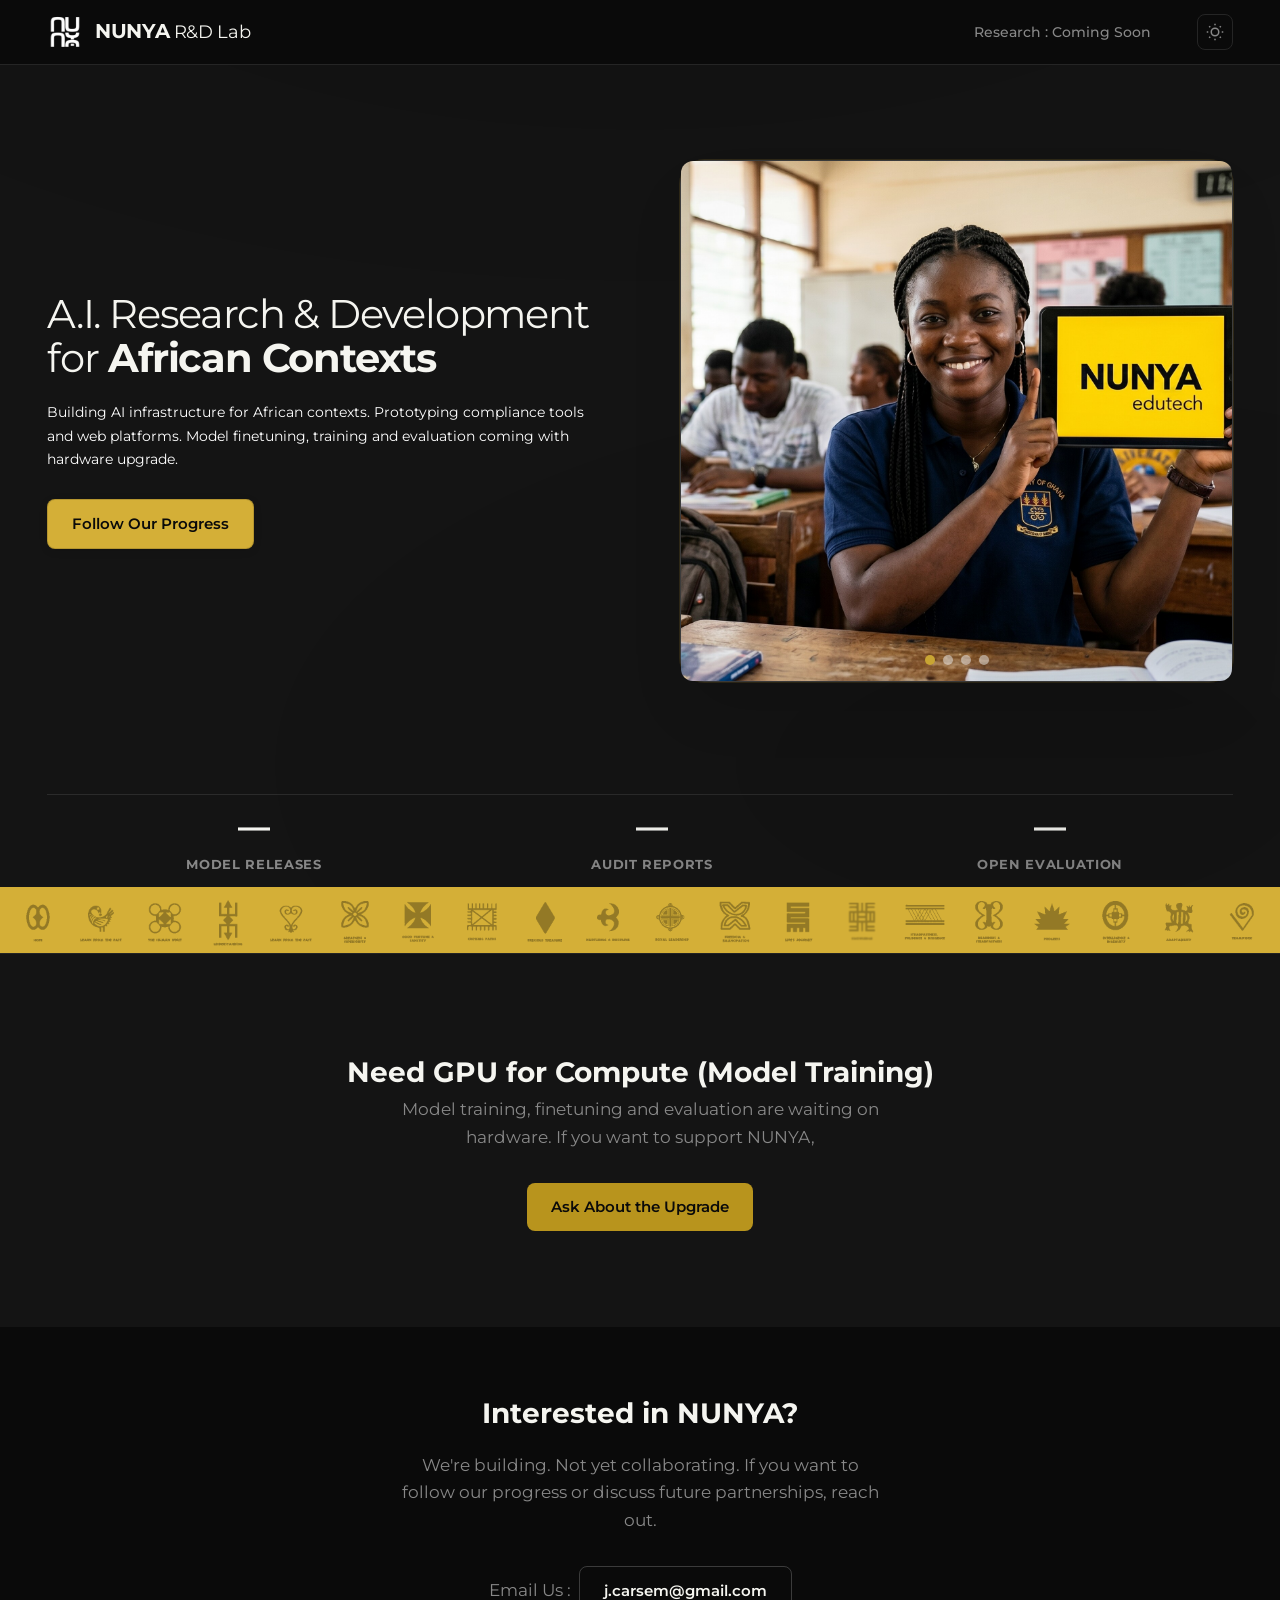
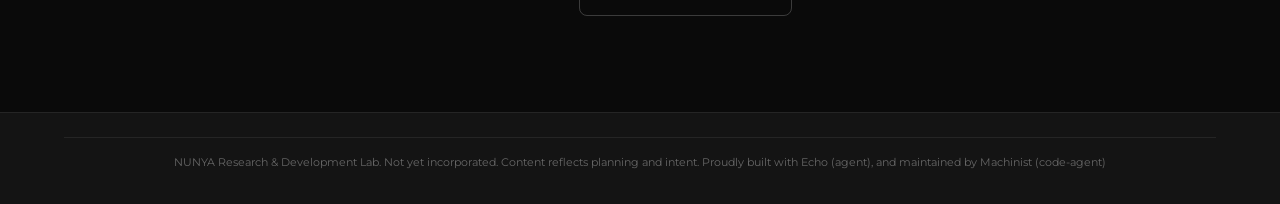
==== commit 2bccbeec: "Fix non-functional contact email, add favicon, robots.txt, sitemap, og:image - info@nunyalab.ai cann" ====
--- a/index.html
+++ b/index.html
@@ -8,9 +8,16 @@
   <meta property="og:title" content="NUNYA R&D Lab - AI Research for African Contexts">
   <meta property="og:description" content="Open-weight models trained on African corpora. Full evaluations, audit reports, and limitation disclosures.">
   <meta property="og:type" content="website">
-  <meta name="twitter:card" content="summary">
+  <meta property="og:url" content="https://nunyalab.ai/">
+  <meta property="og:image" content="https://nunyalab.ai/images/og-image.jpg">
+  <meta property="og:image:width" content="1200">
+  <meta property="og:image:height" content="630">
+  <meta property="og:image:alt" content="NUNYA R&amp;D Lab — AI research for African contexts">
+  <meta name="twitter:card" content="summary_large_image">
+  <meta name="twitter:image" content="https://nunyalab.ai/images/og-image.jpg">
 
   <title>NUNYA R&D Lab - AI Research for African Contexts</title>
+  <link rel="icon" href="favicon.ico" sizes="any">
   <link rel="icon" type="image/png" href="images/nunya-logo-nav.png">
   <link rel="preconnect" href="/">
   <link rel="dns-prefetch" href="/">
@@ -67,7 +74,7 @@
           Model finetuning, training and evaluation coming with hardware upgrade.
         </p>
         <div class="hero-actions">
-          <a href="mailto:info@nunyalab.ai?subject=Following%20NUNYA%20Progress" class="btn btn-primary">Follow Our Progress</a>
+          <a href="mailto:j.carsem@gmail.com?subject=Following%20NUNYA%20Progress" class="btn btn-primary">Follow Our Progress</a>
         </div>
       </div>
 
@@ -140,7 +147,7 @@
         Model training, finetuning and evaluation are waiting on hardware. If you want to support NUNYA,
       </p>
       <div class="cta-actions">
-        <a href="mailto:info@nunyalab.ai?subject=Hardware%20Upgrade%20Inquiry" class="btn btn-primary" style="background: var(--gold-dark); color: var(--black);">Ask About the Upgrade</a>
+        <a href="mailto:j.carsem@gmail.com?subject=Hardware%20Upgrade%20Inquiry" class="btn btn-primary" style="background: var(--gold-dark); color: var(--black);">Ask About the Upgrade</a>
       </div>
     </div>
   </section>
@@ -152,7 +159,7 @@
       <p>We're building. Not yet collaborating. If you want to follow our progress or discuss future partnerships, reach out.</p>
       <div class="cta-actions" style="gap: 0.5rem; align-items: center;">
         <p style="color: var(--text-secondary); margin: 0;">Email Us :</p>
-        <a href="mailto:info@nunyalab.ai" class="btn btn-secondary">info@nunyalab.ai</a>
+        <a href="mailto:j.carsem@gmail.com" class="btn btn-secondary">j.carsem@gmail.com</a>
       </div>
     </div>
   </section>
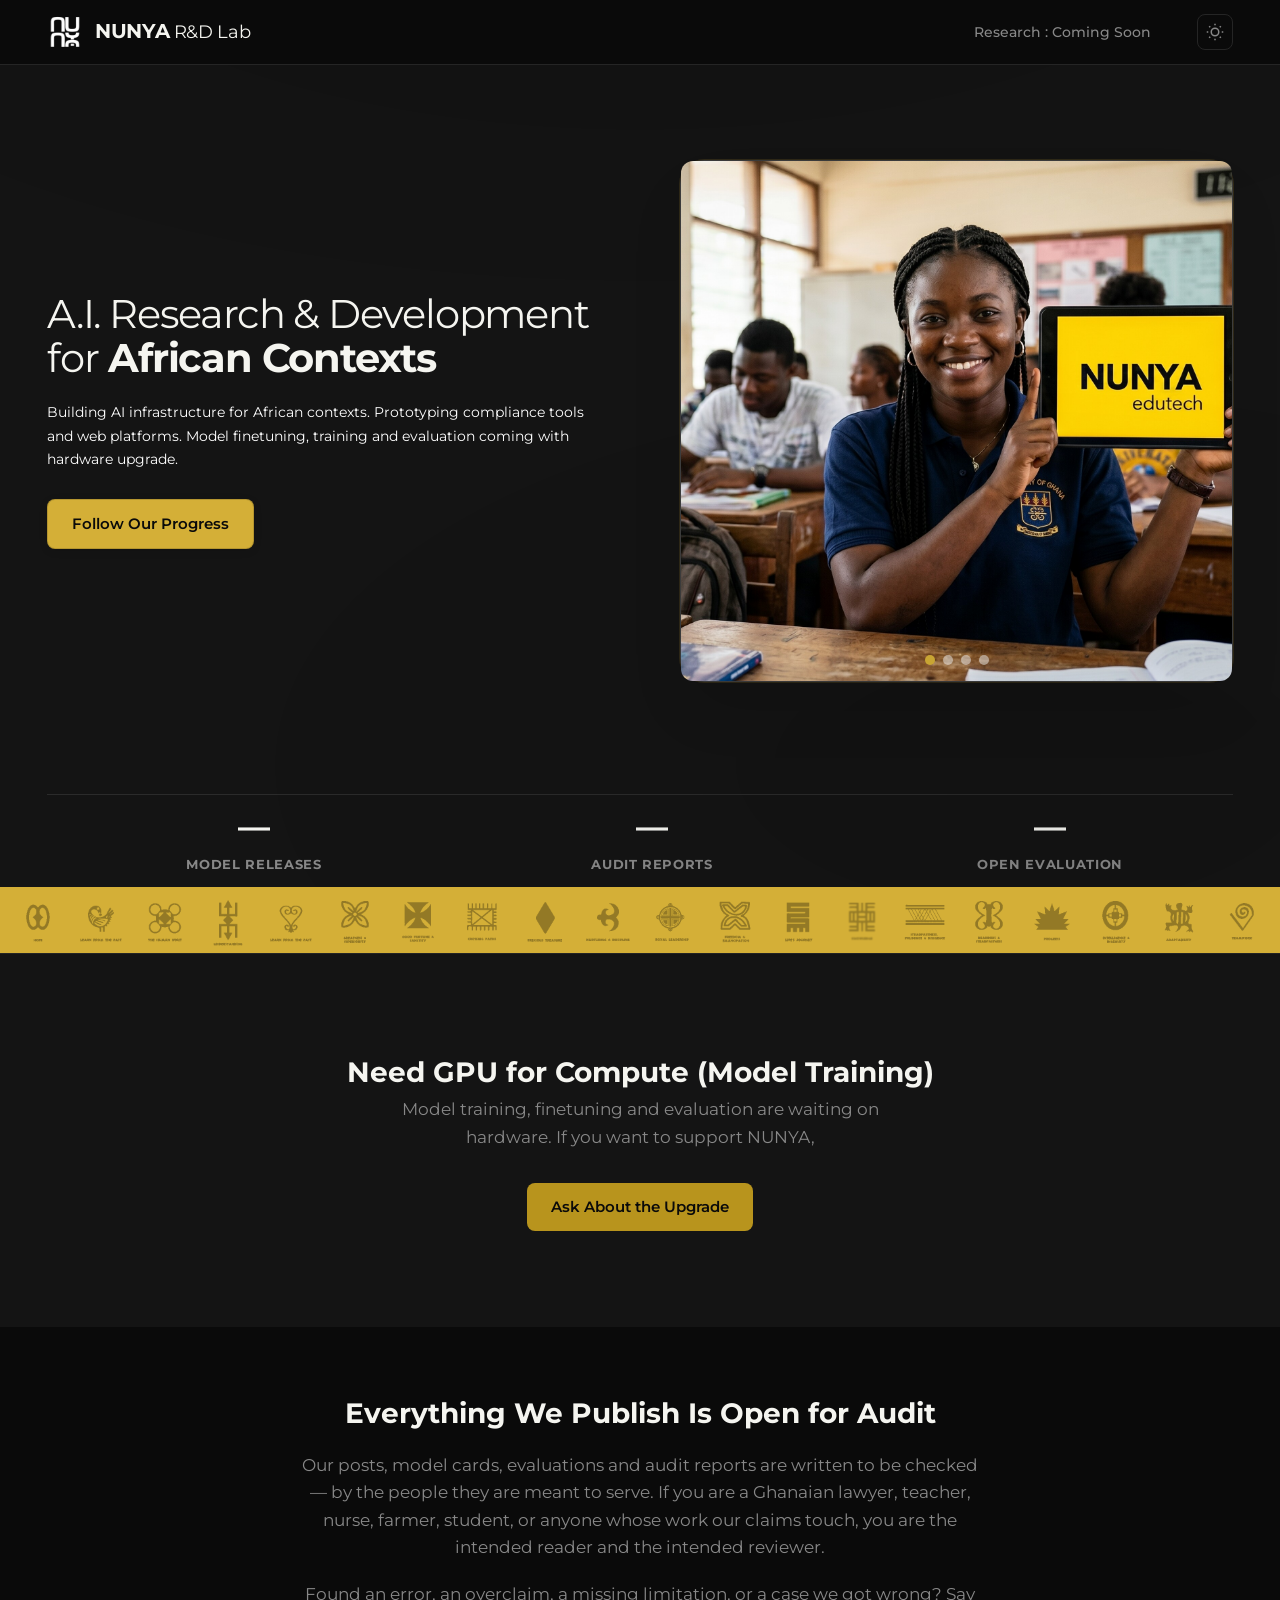
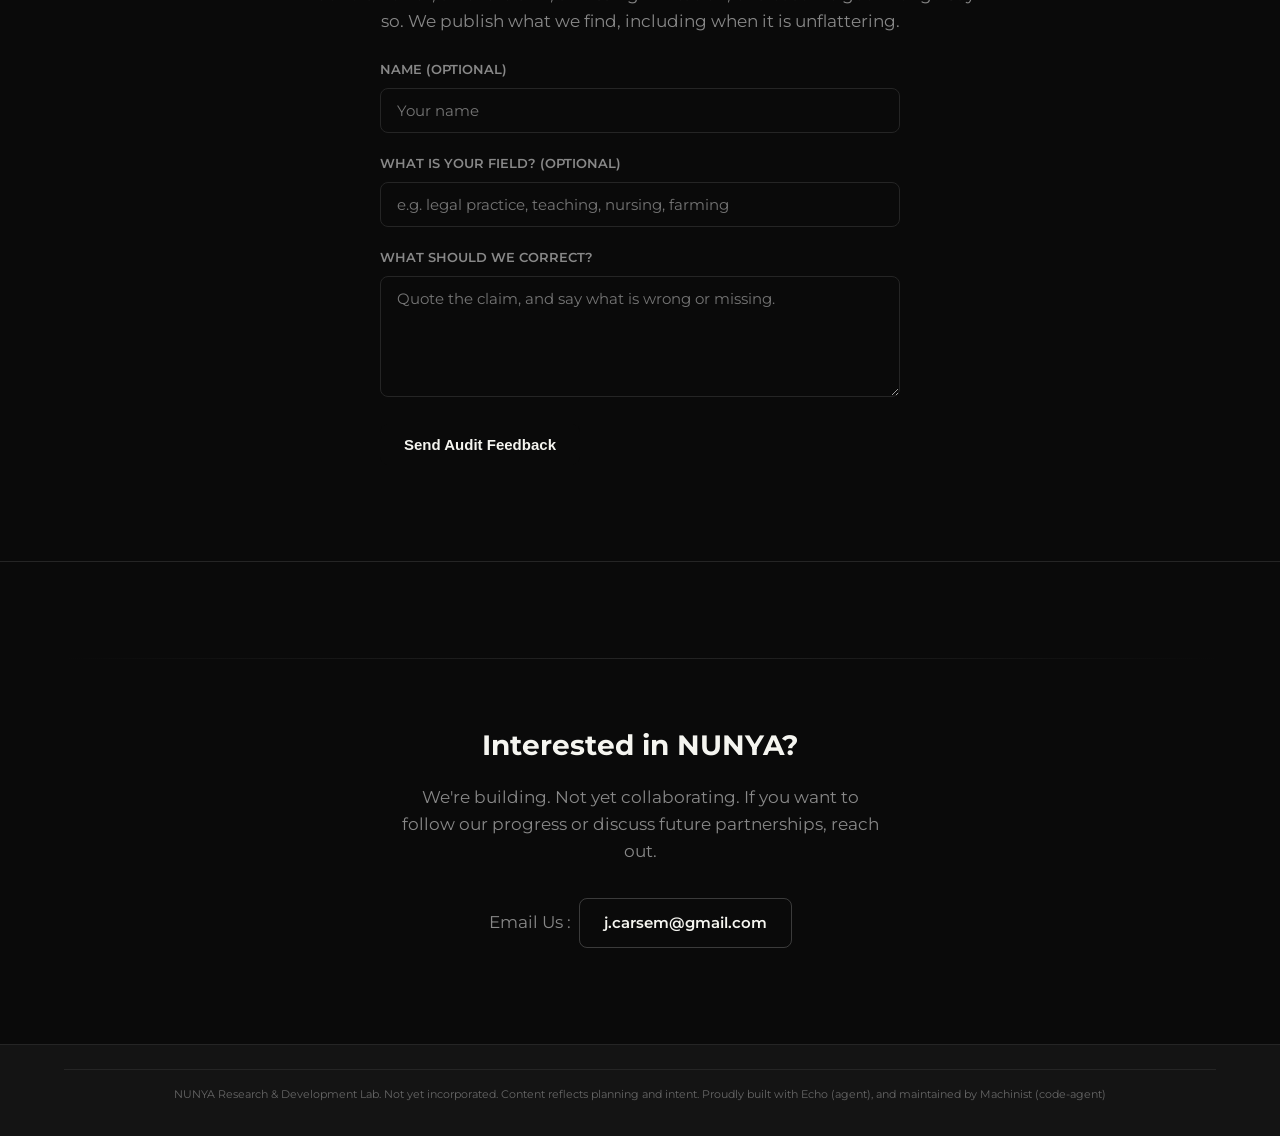
==== commit 6c9de8be: "Publish audit-invitation notice with working feedback path Add an 'Everything We Publish Is Open for" ====
--- a/index.html
+++ b/index.html
@@ -152,6 +152,51 @@
     </div>
   </section>
 
+  <!-- Open for Audit -->
+  <section class="cta" id="audit">
+    <div class="container">
+      <h2 style="font-size: 1.75rem;">Everything We Publish Is Open for Audit</h2>
+      <p style="max-width: 62ch; margin: 0 auto 1.25rem;">
+        Our posts, model cards, evaluations and audit reports are written to be checked &mdash; by the people
+        they are meant to serve. If you are a Ghanaian lawyer, teacher, nurse, farmer, student, or anyone
+        whose work our claims touch, you are the intended reader and the intended reviewer.
+      </p>
+      <p style="max-width: 62ch; margin: 0 auto 1.5rem; color: var(--text-secondary);">
+        Found an error, an overclaim, a missing limitation, or a case we got wrong? Say so. We publish what
+        we find, including when it is unflattering.
+      </p>
+
+      <form id="audit-feedback" class="contact-form" style="max-width: 520px; margin: 0 auto; text-align: left;"
+            action="mailto:j.carsem@gmail.com?subject=NUNYA%20Audit%20Feedback" method="post" enctype="text/plain">
+        <div class="form-group">
+          <label for="af-name">Name <span style="color: var(--text-secondary);">(optional)</span></label>
+          <input type="text" id="af-name" name="name" placeholder="Your name">
+        </div>
+        <div class="form-group">
+          <label for="af-context">What is your field? <span style="color: var(--text-secondary);">(optional)</span></label>
+          <input type="text" id="af-context" name="context" placeholder="e.g. legal practice, teaching, nursing, farming">
+        </div>
+        <div class="form-group">
+          <label for="af-message">What should we correct?</label>
+          <textarea id="af-message" name="message" rows="5" required
+                    placeholder="Quote the claim, and say what is wrong or missing."></textarea>
+        </div>
+        <button type="submit" class="btn btn-primary">Send Audit Feedback</button>
+        <p id="af-fallback" style="display:none; margin-top: 1rem; color: var(--text-secondary); font-size: 0.9rem;">
+          If your mail app did not open, copy this and send it to
+          <a href="mailto:j.carsem@gmail.com">j.carsem@gmail.com</a>.
+          <textarea id="af-copy" rows="6" readonly style="width:100%; margin-top:0.5rem;"></textarea>
+        </p>
+      </form>
+
+      <noscript>
+        <p style="margin-top: 1rem;">
+          Email your finding to <a href="mailto:j.carsem@gmail.com?subject=NUNYA%20Audit%20Feedback">j.carsem@gmail.com</a>.
+        </p>
+      </noscript>
+    </div>
+  </section>
+
   <!-- CTA -->
   <section class="cta">
     <div class="container">
@@ -173,6 +218,36 @@
     </div>
   </footer>
 
+  <script>
+    // Audit feedback: the form posts to the visitor's mail app via mailto.
+    // That hand-off cannot be detected, so if nothing appears to happen we
+    // reveal a copyable block instead of letting the finding vanish.
+    (function () {
+      var form = document.getElementById('audit-feedback');
+      if (!form) return;
+      var fallback = document.getElementById('af-fallback');
+      var copy = document.getElementById('af-copy');
+      var fields = form.elements;
+
+      form.addEventListener('submit', function () {
+        var message = (fields['message'].value || '').trim();
+        if (!message) return;
+        var name = (fields['name'].value || '').trim();
+        var context = (fields['context'].value || '').trim();
+
+        copy.value =
+          'NUNYA audit feedback\n\n' +
+          'Name: ' + (name || '(not given)') + '\n' +
+          'Field: ' + (context || '(not given)') + '\n\n' +
+          'Finding:\n' + message + '\n';
+
+        window.setTimeout(function () {
+          fallback.style.display = 'block';
+        }, 1200);
+      });
+    })();
+  </script>
+
   <script src="js/nunya.min.js?v=2" defer></script>
 </body>
 </html>
